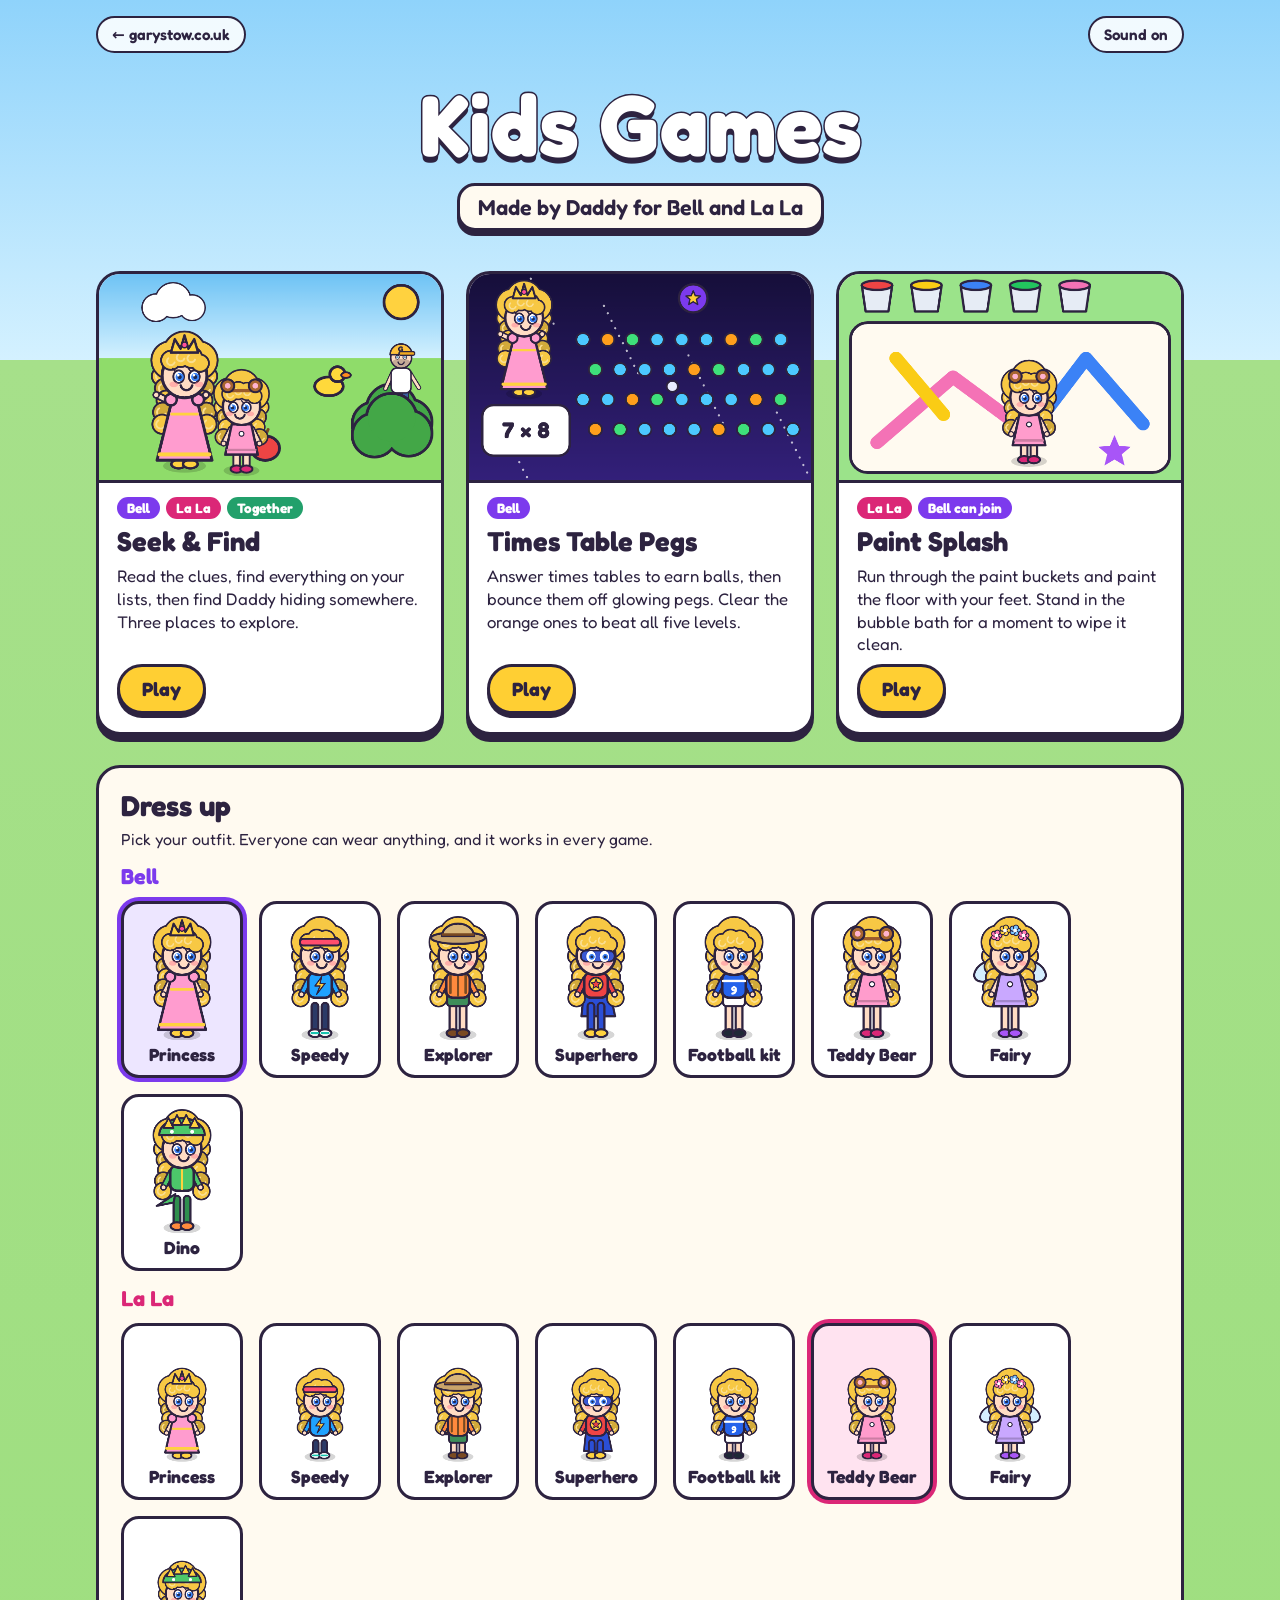
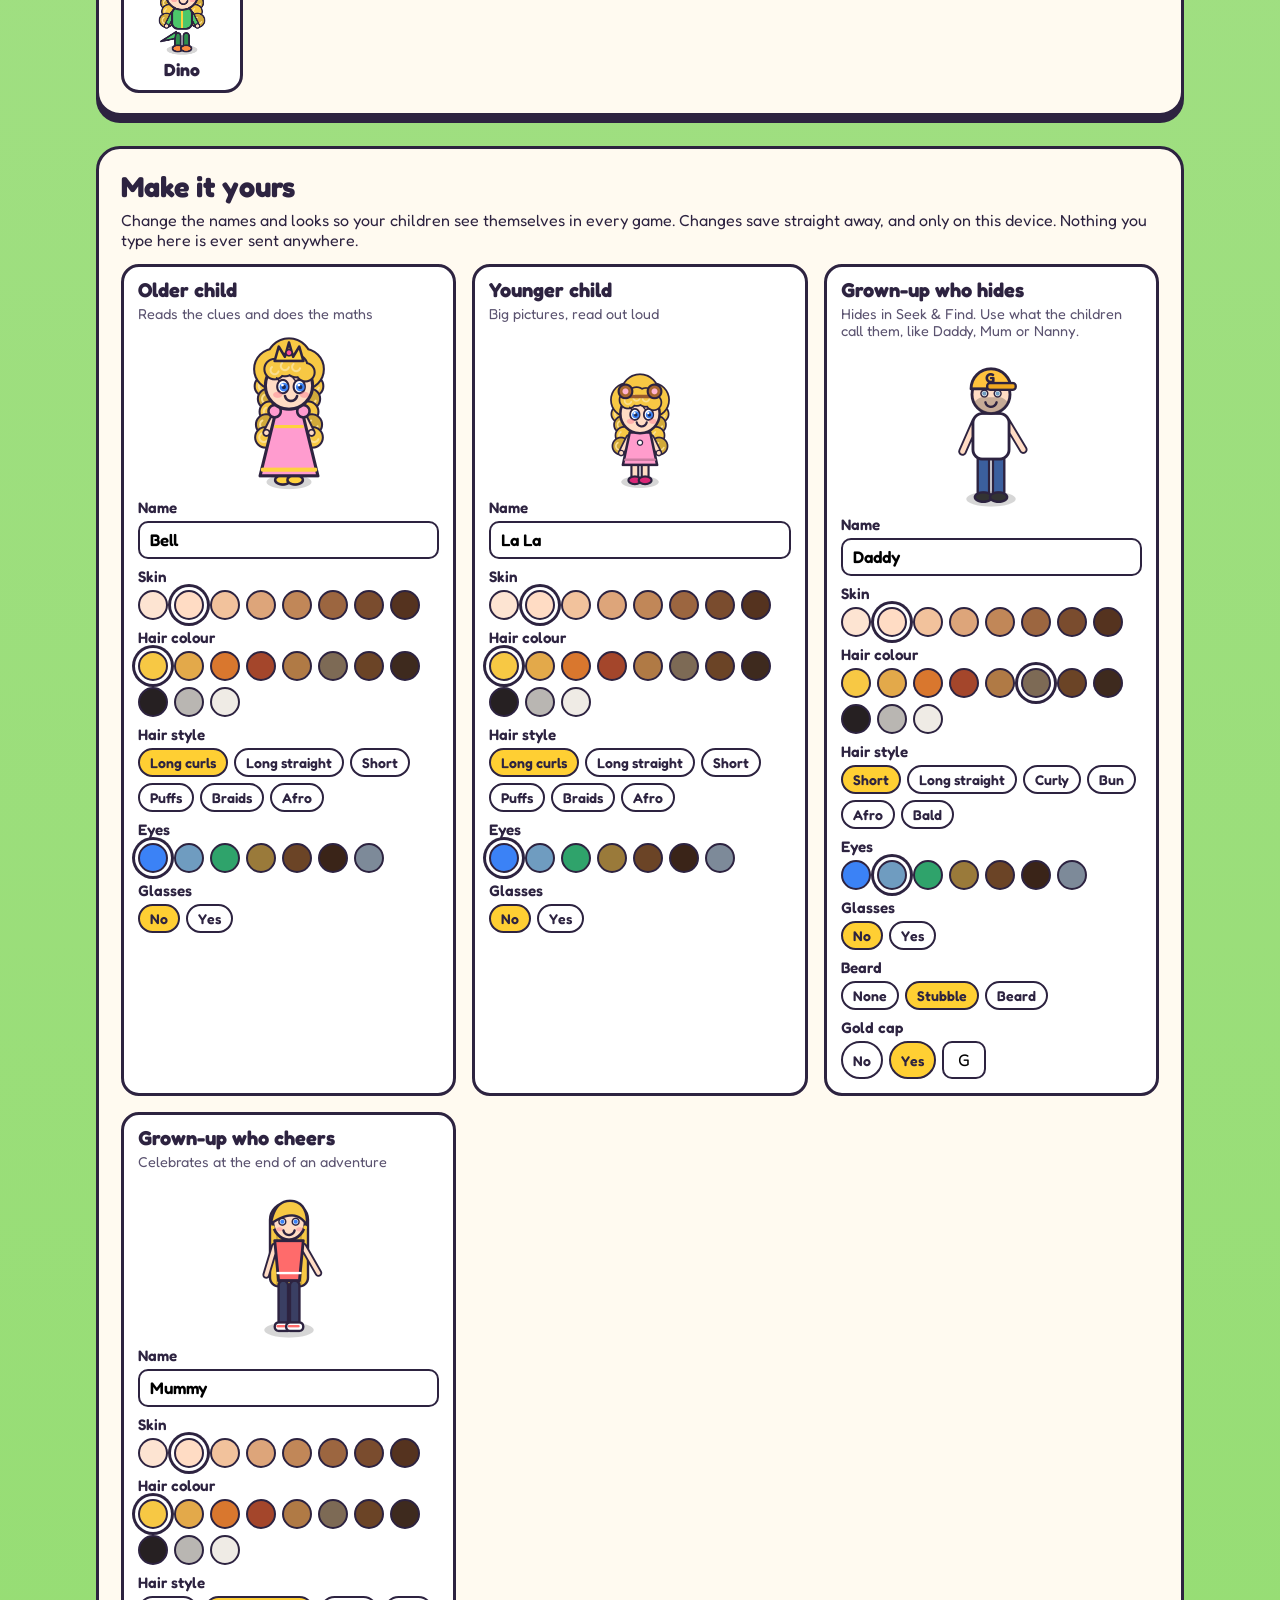
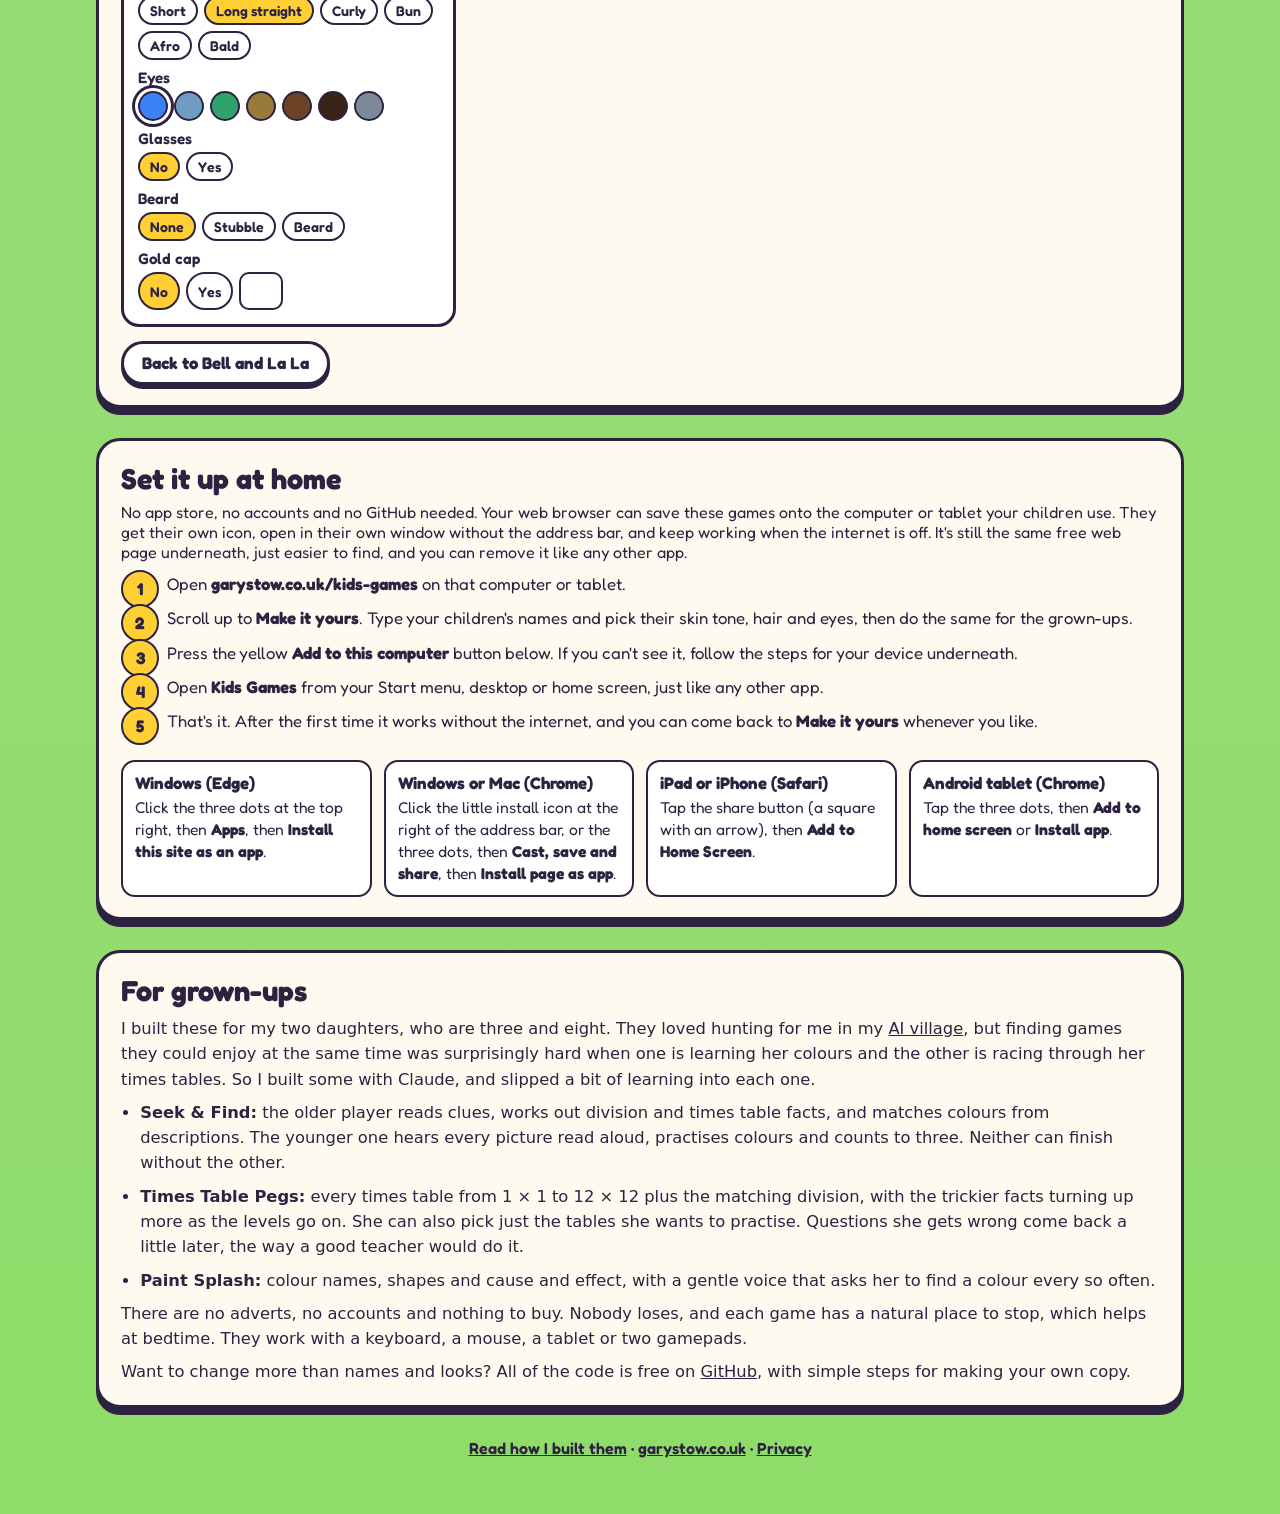
==== index.html @ e42e1e49 "Kids Games: free family games you can make your own" ====
<!DOCTYPE html>
<html lang="en-GB">
<head>
<meta charset="UTF-8">
<link rel="icon" type="image/png" sizes="32x32" href="icon-192.png">
<link rel="icon" type="image/png" sizes="16x16" href="icon-192.png">
<link rel="apple-touch-icon" sizes="180x180" href="icon-192.png">
<meta name="viewport" content="width=device-width, initial-scale=1">
<title>Kids Games: free games I made for my daughters — Gary Stow</title>
<meta name="description" content="Three free browser games I built with AI for my two daughters, aged three and eight. A co-op seek and find, a times tables peg game and a painting game. Quietly educational, no adverts, nobody loses.">
<meta name="robots" content="index, follow">
<meta property="og:type" content="website">
<meta property="og:title" content="Kids Games: free games I made for my daughters">
<meta property="og:description" content="A co-op seek and find, a times tables peg game and a painting game, built with AI for my girls.">
<meta property="og:image" content="https://garystow.co.uk/assets/play-preview.jpg">
<meta property="og:image:width" content="1200">
<meta property="og:image:height" content="630">
<meta name="twitter:card" content="summary_large_image">
<script type="application/ld+json">
{"@context":"https://schema.org","@type":"CollectionPage","name":"Kids Games","url":"https://garystow.co.uk/kids-games/","description":"Free browser games Gary Stow built with AI for his two daughters.","author":{"@type":"Person","name":"Gary Stow","url":"https://garystow.co.uk/"},
"hasPart":[
{"@type":"VideoGame","name":"Seek and Find","url":"https://garystow.co.uk/kids-games/seek/","playMode":["CoOp","SinglePlayer"],"gamePlatform":"Web browser","isAccessibleForFree":true},
{"@type":"VideoGame","name":"Times Table Pegs","url":"https://garystow.co.uk/kids-games/pegs/","playMode":"SinglePlayer","gamePlatform":"Web browser","isAccessibleForFree":true},
{"@type":"VideoGame","name":"Paint Splash","url":"https://garystow.co.uk/kids-games/paint/","playMode":["SinglePlayer","CoOp"],"gamePlatform":"Web browser","isAccessibleForFree":true}]}
</script>
<link rel="manifest" href="manifest.webmanifest">
<meta name="theme-color" content="#7c3aed">
<link rel="preconnect" href="https://fonts.googleapis.com">
<link rel="preconnect" href="https://fonts.gstatic.com" crossorigin>
<link rel="stylesheet" href="https://fonts.googleapis.com/css2?family=Fredoka:wght@400;600;700&display=swap">
<style>
:root{--ink:#2d2340;--bell:#7c3aed;--lala:#db2777;--sun:#ffcf33;--cream:#fffaf0;--sky:#bfe8ff;--grass:#8fdc6a}
*{box-sizing:border-box;margin:0;padding:0}
body{font-family:"Fredoka","Trebuchet MS",system-ui,sans-serif;color:var(--ink);background:linear-gradient(#8fd3fb 0,#d4f1ff 360px,#a6e08a 360px,#8fdc6a 100%);min-height:100vh}
a{color:inherit}
.wrap{max-width:1120px;margin:0 auto;padding:16px}
.top{display:flex;justify-content:space-between;align-items:center;gap:12px;flex-wrap:wrap}
.pill{font-weight:600;font-size:.95rem;padding:7px 14px;border-radius:999px;border:2px solid var(--ink);background:rgba(255,255,255,.88);text-decoration:none;cursor:pointer;font-family:inherit;color:var(--ink)}
header{text-align:center;padding:28px 0 18px}
h1{font-size:clamp(2.8rem,9vw,5.4rem);line-height:1;color:#fff;-webkit-text-stroke:3px var(--ink);paint-order:stroke fill;text-shadow:0 6px 0 var(--ink)}
.tag{display:inline-block;margin-top:16px;font-size:clamp(1.05rem,2.6vw,1.35rem);font-weight:600;background:var(--cream);border:3px solid var(--ink);border-radius:18px;padding:8px 18px;box-shadow:0 5px 0 var(--ink)}
.games{display:grid;grid-template-columns:repeat(auto-fit,minmax(300px,1fr));gap:22px;margin-top:22px}
.card{display:flex;flex-direction:column;background:#fff;border:3px solid var(--ink);border-radius:24px;overflow:hidden;box-shadow:0 7px 0 var(--ink);text-decoration:none;transition:transform .1s}
.card:hover,.card:focus-visible{transform:translateY(-4px);outline:none}
.card canvas{width:100%;height:auto;display:block;border-bottom:3px solid var(--ink);aspect-ratio:36/22}
.card .body{padding:14px 18px 18px;display:flex;flex-direction:column;gap:8px;flex:1}
.card h2{font-size:1.7rem;line-height:1.1}
.card p{font-size:1.05rem;line-height:1.35}
.who{display:flex;gap:6px;flex-wrap:wrap}
.who span{font-size:.85rem;font-weight:700;color:#fff;padding:3px 10px;border-radius:999px}
.who .b{background:var(--bell)}.who .l{background:var(--lala)}
.go{margin-top:auto;align-self:flex-start;font-weight:700;font-size:1.2rem;padding:10px 22px;border-radius:999px;border:3px solid var(--ink);background:var(--sun);box-shadow:0 4px 0 var(--ink)}
.panel{background:var(--cream);border:3px solid var(--ink);border-radius:24px;box-shadow:0 7px 0 var(--ink);padding:20px 22px;margin-top:30px}
.panel h2{font-size:1.8rem;margin-bottom:6px}
.outfits{display:flex;gap:16px;flex-wrap:wrap;margin-top:12px}
.outfit{background:#fff;border:3px solid var(--ink);border-radius:18px;padding:6px 6px 10px;cursor:pointer;font:inherit;font-weight:700;font-size:1.1rem;color:var(--ink);display:flex;flex-direction:column;align-items:center;gap:4px}
.outfit canvas{width:104px;height:130px}
.outfit[aria-pressed="true"]{background:#ede6ff;box-shadow:0 0 0 4px var(--bell)}
#outfits-lala .outfit[aria-pressed="true"]{background:#ffe3f0;box-shadow:0 0 0 4px var(--lala)}
.who-h{font-size:1.35rem;margin-top:14px}
.grown{font-family:"Trebuchet MS",system-ui,sans-serif}
.grown h2{font-family:"Fredoka",sans-serif}
.grown p,.grown li{font-size:1.02rem;line-height:1.55;margin-top:8px}
.grown ul{padding-left:1.2rem}
.fam-grid{display:grid;grid-template-columns:repeat(auto-fit,minmax(250px,1fr));gap:16px;margin-top:14px}
.fam{background:#fff;border:3px solid var(--ink);border-radius:18px;padding:12px 14px 14px;display:flex;flex-direction:column;gap:8px}
.fam h3{font-size:1.25rem;line-height:1.1}
.fam .role{font-size:.9rem;color:#5b5370;margin-top:-4px}
.fam canvas{width:130px;height:160px;align-self:center}
.fam label{font-weight:600;font-size:.95rem;display:flex;flex-direction:column;gap:4px}
.fam input[type=text]{font:inherit;font-size:1.05rem;padding:7px 10px;border:2px solid var(--ink);border-radius:10px;width:100%}
.row{display:flex;flex-direction:column;gap:4px}
.row>span{font-weight:600;font-size:.95rem}
.opts{display:flex;flex-wrap:wrap;gap:6px}
.sw{width:30px;height:30px;border-radius:50%;border:2px solid var(--ink);cursor:pointer;padding:0}
.sw[aria-pressed="true"]{box-shadow:0 0 0 3px #fff,0 0 0 6px var(--ink)}
.chip{font:inherit;font-weight:600;font-size:.88rem;padding:4px 10px;border-radius:999px;border:2px solid var(--ink);background:#fff;color:var(--ink);cursor:pointer}
.chip[aria-pressed="true"]{background:var(--sun)}
.capl{width:44px!important;text-align:center;text-transform:uppercase}
.fam-actions{display:flex;gap:10px;flex-wrap:wrap;align-items:center;margin-top:14px}
.btn{font:inherit;font-weight:700;font-size:1.05rem;padding:9px 18px;border-radius:999px;border:3px solid var(--ink);background:#fff;box-shadow:0 4px 0 var(--ink);cursor:pointer;color:var(--ink)}
.btn.sun{background:var(--sun)}
.note{font-size:.95rem;color:#4b4560}
.steps{counter-reset:s;list-style:none;margin-top:10px;display:flex;flex-direction:column;gap:10px}
.steps li{counter-increment:s;position:relative;padding-left:46px;font-size:1.05rem;line-height:1.45}
.steps li::before{content:counter(s);position:absolute;left:0;top:-2px;width:34px;height:34px;border-radius:50%;background:var(--sun);border:2px solid var(--ink);font-weight:700;display:flex;align-items:center;justify-content:center}
.howto{display:grid;grid-template-columns:repeat(auto-fit,minmax(230px,1fr));gap:12px;margin-top:12px}
.howto div{background:#fff;border:2px solid var(--ink);border-radius:14px;padding:10px 12px;font-size:.98rem;line-height:1.4}
.howto .h{display:block;font-size:1.05rem;font-weight:700;margin-bottom:2px}
#installed{font-weight:700;color:#16803c}
footer{text-align:center;padding:30px 0 40px;font-weight:600}
</style>
</head>
<body>
<div class="wrap">
  <div class="top">
    <a class="pill" href="https://garystow.co.uk/work/#play">← garystow.co.uk</a>
    <button class="pill" id="mute" type="button">Sound on</button>
  </div>
  <header>
    <h1>Kids Games</h1>
    <p class="tag">Made by Daddy for Bell and La La</p>
  </header>

  <section class="games" aria-label="Games">
    <a class="card" href="seek/index.html" data-game="seek">
      <canvas id="t-seek" width="720" height="440" aria-hidden="true"></canvas>
      <div class="body">
        <div class="who"><span class="b" data-name="bell">Bell</span><span class="l" data-name="lala">La La</span><span class="b" style="background:#22a06b">Together</span></div>
        <h2>Seek &amp; Find</h2>
        <p>Read the clues, find everything on your lists, then find Daddy hiding somewhere. Three places to explore.</p>
        <span class="go">Play</span>
      </div>
    </a>
    <a class="card" href="pegs/index.html" data-game="pegs">
      <canvas id="t-pegs" width="720" height="440" aria-hidden="true"></canvas>
      <div class="body">
        <div class="who"><span class="b" data-name="bell">Bell</span></div>
        <h2>Times Table Pegs</h2>
        <p>Answer times tables to earn balls, then bounce them off glowing pegs. Clear the orange ones to beat all five levels.</p>
        <span class="go">Play</span>
      </div>
    </a>
    <a class="card" href="paint/index.html" data-game="paint">
      <canvas id="t-paint" width="720" height="440" aria-hidden="true"></canvas>
      <div class="body">
        <div class="who"><span class="l" data-name="lala">La La</span><span class="b" data-name="bell" data-suffix=" can join">Bell can join</span></div>
        <h2>Paint Splash</h2>
        <p>Run through the paint buckets and paint the floor with your feet. Stand in the bubble bath for a moment to wipe it clean.</p>
        <span class="go">Play</span>
      </div>
    </a>
  </section>

  <section class="panel">
    <h2>Dress up</h2>
    <p>Pick your outfit. Everyone can wear anything, and it works in every game.</p>
    <h3 class="who-h" style="color:var(--bell)" data-name="bell">Bell</h3>
    <div class="outfits" id="outfits-bell"></div>
    <h3 class="who-h" style="color:var(--lala)" data-name="lala">La La</h3>
    <div class="outfits" id="outfits-lala"></div>
  </section>

  <section class="panel" id="family" data-clarity-mask="true">
    <h2>Make it yours</h2>
    <p>Change the names and looks so your children see themselves in every game. Changes save straight away, and only on this device. Nothing you type here is ever sent anywhere.</p>
    <div class="fam-grid" id="fam-grid"></div>
    <div class="fam-actions"><button class="btn" id="fam-reset" type="button">Back to Bell and La La</button><span class="note" id="fam-msg"></span></div>
  </section>

  <section class="panel" id="setup">
    <h2>Set it up at home</h2>
    <p>No app store, no accounts and no GitHub needed. Your web browser can save these games onto the computer or tablet your children use. They get their own icon, open in their own window without the address bar, and keep working when the internet is off. It's still the same free web page underneath, just easier to find, and you can remove it like any other app.</p>
    <ol class="steps">
      <li>Open <b>garystow.co.uk/kids-games</b> on that computer or tablet.</li>
      <li>Scroll up to <b>Make it yours</b>. Type your children's names and pick their skin tone, hair and eyes, then do the same for the grown-ups.</li>
      <li>Press the yellow <b>Add to this computer</b> button below. If you can't see it, follow the steps for your device underneath.</li>
      <li>Open <b>Kids Games</b> from your Start menu, desktop or home screen, just like any other app.</li>
      <li>That's it. After the first time it works without the internet, and you can come back to <b>Make it yours</b> whenever you like.</li>
    </ol>
    <div class="fam-actions"><button class="btn sun" id="install" type="button" hidden>Add to this computer</button><span id="installed" hidden>Added to this device. Open Kids Games from your apps.</span></div>
    <div class="howto">
      <div><span class="h">Windows (Edge)</span>Click the three dots at the top right, then <b>Apps</b>, then <b>Install this site as an app</b>.</div>
      <div><span class="h">Windows or Mac (Chrome)</span>Click the little install icon at the right of the address bar, or the three dots, then <b>Cast, save and share</b>, then <b>Install page as app</b>.</div>
      <div><span class="h">iPad or iPhone (Safari)</span>Tap the share button (a square with an arrow), then <b>Add to Home Screen</b>.</div>
      <div><span class="h">Android tablet (Chrome)</span>Tap the three dots, then <b>Add to home screen</b> or <b>Install app</b>.</div>
    </div>
  </section>

  <section class="panel grown">
    <h2>For grown-ups</h2>
    <p>I built these for my two daughters, who are three and eight. They loved hunting for me in my <a href="https://garystow.co.uk/village/">AI village</a>, but finding games they could enjoy at the same time was surprisingly hard when one is learning her colours and the other is racing through her times tables. So I built some with Claude, and slipped a bit of learning into each one.</p>
    <ul>
      <li><b>Seek &amp; Find:</b> the older player reads clues, works out division and times table facts, and matches colours from descriptions. The younger one hears every picture read aloud, practises colours and counts to three. Neither can finish without the other.</li>
      <li><b>Times Table Pegs:</b> every times table from 1 × 1 to 12 × 12 plus the matching division, with the trickier facts turning up more as the levels go on. She can also pick just the tables she wants to practise. Questions she gets wrong come back a little later, the way a good teacher would do it.</li>
      <li><b>Paint Splash:</b> colour names, shapes and cause and effect, with a gentle voice that asks her to find a colour every so often.</li>
    </ul>
    <p>There are no adverts, no accounts and nothing to buy. Nobody loses, and each game has a natural place to stop, which helps at bedtime. They work with a keyboard, a mouse, a tablet or two gamepads.</p>
    <p>Want to change more than names and looks? All of the code is free on <a href="https://github.com/GarySto/kids-games" target="_blank" rel="noopener">GitHub</a>, with simple steps for making your own copy.</p>
  </section>
  <footer><a href="https://garystow.co.uk/work/#play">Read how I built them</a> · <a href="https://garystow.co.uk/">garystow.co.uk</a> · <a href="https://garystow.co.uk/privacy/">Privacy</a></footer>
</div>

<script src="shared.js"></script>
<script>KG.applyNames();</script>
<script>
"use strict";
const mb = document.getElementById("mute");
const label = () => mb.textContent = KG.muted ? "Sound off" : "Sound on"; label();
mb.onclick = () => { KG.setMuted(!KG.muted); label(); };
document.querySelectorAll(".card").forEach(a => a.addEventListener("click", () => KG.track("kids_game_open", { game_name: a.dataset.game })));

function thumb(id, fn) { const c = document.getElementById(id), x = c.getContext("2d"); KG.useCtx(x); x.save(); x.scale(2, 2); fn(x); x.restore(); }
function drawThumbs() {
  const { circ, ell, rr, poly, line, txt, cluster, star4, star5 } = KG;
  thumb("t-seek", x => {
    const g = x.createLinearGradient(0, 0, 0, 90); g.addColorStop(0, "#6ec3f5"); g.addColorStop(1, "#d4f1ff"); x.fillStyle = g; x.fillRect(0, 0, 360, 92);
    x.fillStyle = "#8fdc6a"; x.fillRect(0, 90, 360, 130); circ(318, 30, 18, "#ffd23f");
    cluster([[60, 36, 14], [78, 28, 18], [98, 36, 13]], "#fff", 1.5);
    cluster([[290, 160, 22], [326, 158, 23], [308, 144, 25]], "#43a747");
    KG.drawAdult(318, 150, .55, "dad");
    cluster([[290, 172, 22], [326, 170, 23], [308, 154, 25]], "#43a747");
    ell(175, 186, 15, 13, "#ef4444"); line(175, 173, 178, 166, "#7a4a22", 3);
    ell(242, 120, 15, 10, "#ffd93b"); circ(251, 107, 8, "#ffd93b"); ell(260, 108, 5, 3, "#ff8a1f", 2);
    KG.drawKid(KG.mkPlayer("bell"), 90, 205, .95, { wave: true, tag: false });
    const l = KG.mkPlayer("lala"); l.face = -1; KG.drawKid(l, 150, 210, .95, { tag: false });
  });
  thumb("t-pegs", x => {
    const g = x.createLinearGradient(0, 0, 0, 220); g.addColorStop(0, "#160f3a"); g.addColorStop(1, "#33207a"); x.fillStyle = g; x.fillRect(0, 0, 360, 220);
    for (let i = 0; i < 40; i++) { x.fillStyle = "rgba(255,255,255,.7)"; x.beginPath(); x.arc((i * 89) % 360, (i * 53) % 220, 1.2, 0, 7); x.fill(); }
    const cols = ["#4cc9ff", "#4cc9ff", "#ff9f1c", "#4cc9ff", "#3ee07a"];
    for (let r = 0; r < 4; r++) for (let c = 0; c < 9; c++) circ(120 + c * 26 + (r % 2) * 13, 70 + r * 32, 7, cols[(r * 9 + c * 7) % 5], 2);
    circ(236, 26, 15, "#7c3aed", 2.5); star5(236, 26, 8, "#ffcf33", 1.5); circ(214, 120, 6, "#e8ecff", 2);
    rr(14, 140, 92, 54, 12, "#fff", 2.5); txt("7 × 8", 60, 175, 24, KG.INK, "center");
    KG.drawKid(KG.mkPlayer("bell"), 58, 128, .8, { wave: true, tag: false });
  });
  thumb("t-paint", x => {
    x.fillStyle = "#9be38a"; x.fillRect(0, 0, 360, 220); rr(12, 52, 336, 160, 18, "#fffaf0", 3);
    [["#ef4444", 40], ["#facc15", 92], ["#3b82f6", 144], ["#22c55e", 196], ["#f472b6", 248]].forEach(([c, bx]) => { poly([[bx - 16, 12], [bx + 16, 12], [bx + 12, 40], [bx - 12, 40]], "#e6ecf5", 2.5); ell(bx, 12, 16, 5, c, 2.5); });
    x.lineCap = "round"; x.lineWidth = 14;
    [["#f472b6", [[40, 180], [120, 110], [200, 170]]], ["#3b82f6", [[200, 170], [260, 90], [320, 160]]], ["#facc15", [[60, 90], [110, 150]]]].forEach(([c, pts]) => { x.strokeStyle = c; x.beginPath(); pts.forEach((p, i) => i ? x.lineTo(p[0], p[1]) : x.moveTo(p[0], p[1])); x.stroke(); });
    star5(290, 190, 18, "#a855f7", 0);
    KG.drawKid(KG.mkPlayer("lala"), 200, 200, .95, { tag: false });
  });
}
function drawOutfits() {
  ["bell", "lala"].forEach(who => {
    const box = document.getElementById("outfits-" + who); box.innerHTML = "";
    KG.WARDROBE[who].forEach(o => {
      const b = document.createElement("button"); b.className = "outfit"; b.type = "button"; b.setAttribute("aria-pressed", KG.getOutfit(who) === o);
      const c = document.createElement("canvas"); c.width = 240; c.height = 300; b.appendChild(c); b.appendChild(document.createTextNode(KG.OUTFITS[o].label));
      const x = c.getContext("2d"); KG.useCtx(x); x.save(); x.scale(2, 2); const p = KG.mkPlayer(who); p.outfit = o; KG.drawKid(p, 60, 144, .9, { tag: false }); x.restore();
      b.onclick = () => { KG.setOutfit(o, who); KG.unlockAudio(); KG.sfx.pick(); KG.speak(`${KG.OUTFITS[o].label} ${KG.PLAYERS[who].name}!`); drawOutfits(); drawThumbs(); KG.track("outfit_pick", { player: who, outfit: o }); };
      box.appendChild(b);
    });
  });
}

// ---------- Make it yours ----------
const FAM_CARDS = [
  { key: "bell", title: "Older child", role: "Reads the clues and does the maths", kid: true },
  { key: "lala", title: "Younger child", role: "Big pictures, read out loud", kid: true },
  { key: "adult1", title: "Grown-up who hides", role: "Hides in Seek & Find. Use what the children call them, like Daddy, Mum or Nanny.", kid: false },
  { key: "adult2", title: "Grown-up who cheers", role: "Celebrates at the end of an adventure", kid: false }
];
let fam = KG.family(), famTouched = false;
function famChanged() {
  KG.saveFamily(fam); KG.applyNames(); drawFamPreviews(); drawThumbs(); drawOutfits();
  document.getElementById("fam-msg").textContent = "Saved on this device.";
  if (!famTouched) { famTouched = true; KG.track("family_customised"); }
}
function optRow(label, items, current, onPick, kind) {
  const row = document.createElement("div"); row.className = "row";
  const l = document.createElement("span"); l.textContent = label; row.appendChild(l);
  const box = document.createElement("div"); box.className = "opts"; row.appendChild(box);
  items.forEach(([val, text, col]) => {
    const b = document.createElement("button"); b.type = "button"; b.className = kind === "sw" ? "sw" : "chip";
    if (kind === "sw") { b.style.background = col; b.title = text; b.setAttribute("aria-label", label + ": " + text); } else b.textContent = text;
    b.setAttribute("aria-pressed", String(val === current));
    b.onclick = () => { box.querySelectorAll("button").forEach(x => x.setAttribute("aria-pressed", "false")); b.setAttribute("aria-pressed", "true"); onPick(val); famChanged(); };
    box.appendChild(b);
  });
  return row;
}
function buildFamily() {
  const grid = document.getElementById("fam-grid"); grid.innerHTML = "";
  FAM_CARDS.forEach(c => {
    const v = fam[c.key], card = document.createElement("div"); card.className = "fam";
    card.innerHTML = `<h3>${c.title}</h3><p class="role">${c.role}</p>`;
    const cv = document.createElement("canvas"); cv.width = 260; cv.height = 320; cv.id = "prev-" + c.key; card.appendChild(cv);
    const nl = document.createElement("label"); nl.textContent = "Name"; const ni = document.createElement("input"); ni.type = "text"; ni.maxLength = 14; ni.value = v.name; ni.autocomplete = "off"; ni.spellcheck = false;
    ni.oninput = () => { v.name = ni.value.replace(/[<>]/g, "").slice(0, 14) || KG.DEFAULT_FAMILY[c.key].name; famChanged(); };
    nl.appendChild(ni); card.appendChild(nl);
    card.appendChild(optRow("Skin", KG.SKINS.map((col, i) => [col, "Skin tone " + (i + 1), col]), v.skin, x => v.skin = x, "sw"));
    card.appendChild(optRow("Hair colour", Object.keys(KG.HAIRS).map(k => [k, KG.HAIR_LABELS[k], KG.HAIRS[k]]), v.hair, x => v.hair = x, "sw"));
    const styles = c.kid ? KG.KID_STYLES : KG.ADULT_STYLES;
    card.appendChild(optRow("Hair style", Object.keys(styles).map(k => [k, styles[k]]), v.style, x => v.style = x));
    card.appendChild(optRow("Eyes", Object.keys(KG.EYES).map(k => [k, KG.EYE_LABELS[k], KG.EYES[k]]), v.eyes, x => v.eyes = x, "sw"));
    card.appendChild(optRow("Glasses", [[false, "No"], [true, "Yes"]], !!v.glasses, x => v.glasses = x));
    if (!c.kid) {
      card.appendChild(optRow("Beard", Object.keys(KG.BEARDS).map(k => [k, KG.BEARDS[k]]), v.beard, x => v.beard = x));
      const capRow = optRow("Gold cap", [[false, "No"], [true, "Yes"]], !!v.cap, x => v.cap = x);
      const li = document.createElement("input"); li.type = "text"; li.maxLength = 1; li.className = "capl"; li.value = v.capLetter || ""; li.title = "Letter on the cap"; li.setAttribute("aria-label", "Letter on the cap");
      li.oninput = () => { v.capLetter = li.value.replace(/[^A-Za-z0-9]/g, "").toUpperCase().slice(0, 1); famChanged(); };
      capRow.querySelector(".opts").appendChild(li); card.appendChild(capRow);
    }
    grid.appendChild(card);
  });
  drawFamPreviews();
}
function drawFamPreviews() {
  FAM_CARDS.forEach(c => {
    const cv = document.getElementById("prev-" + c.key); if (!cv) return;
    const x = cv.getContext("2d"); x.clearRect(0, 0, cv.width, cv.height); KG.useCtx(x); x.save(); x.scale(2, 2);
    if (c.kid) { const p = KG.mkPlayer(c.key); KG.drawKid(p, 65, 152, .95, { tag: false }); }
    else KG.drawAdult(65, 152, .95, c.key);
    x.restore();
  });
}
const resetBtn = document.getElementById("fam-reset"); let resetArmed = false;
resetBtn.onclick = () => {
  if (!resetArmed) { resetArmed = true; resetBtn.textContent = "Tap again to reset"; setTimeout(() => { resetArmed = false; resetBtn.textContent = "Back to Bell and La La"; }, 3000); return; }
  KG.resetFamily(); fam = KG.family(); resetArmed = false; resetBtn.textContent = "Back to Bell and La La"; buildFamily(); KG.applyNames(); drawThumbs(); drawOutfits();
  document.getElementById("fam-msg").textContent = "Back to Bell and La La.";
};

// ---------- install ----------
let deferredPrompt = null;
const instBtn = document.getElementById("install"), instDone = document.getElementById("installed");
const standalone = matchMedia("(display-mode: standalone)").matches || navigator.standalone;
if (standalone) instDone.hidden = false;
addEventListener("beforeinstallprompt", e => { e.preventDefault(); deferredPrompt = e; if (!standalone) instBtn.hidden = false; });
instBtn.onclick = async () => { if (!deferredPrompt) return; deferredPrompt.prompt(); const r = await deferredPrompt.userChoice; KG.track("kids_games_install", { outcome: r.outcome }); deferredPrompt = null; instBtn.hidden = true; if (r.outcome === "accepted") instDone.hidden = false; };
addEventListener("appinstalled", () => { instBtn.hidden = true; instDone.hidden = false; });
(document.fonts && document.fonts.load ? document.fonts.load("700 20px Fredoka") : Promise.resolve()).catch(() => {}).then(() => { drawThumbs(); drawOutfits(); buildFamily(); });
</script>
</body>
</html>
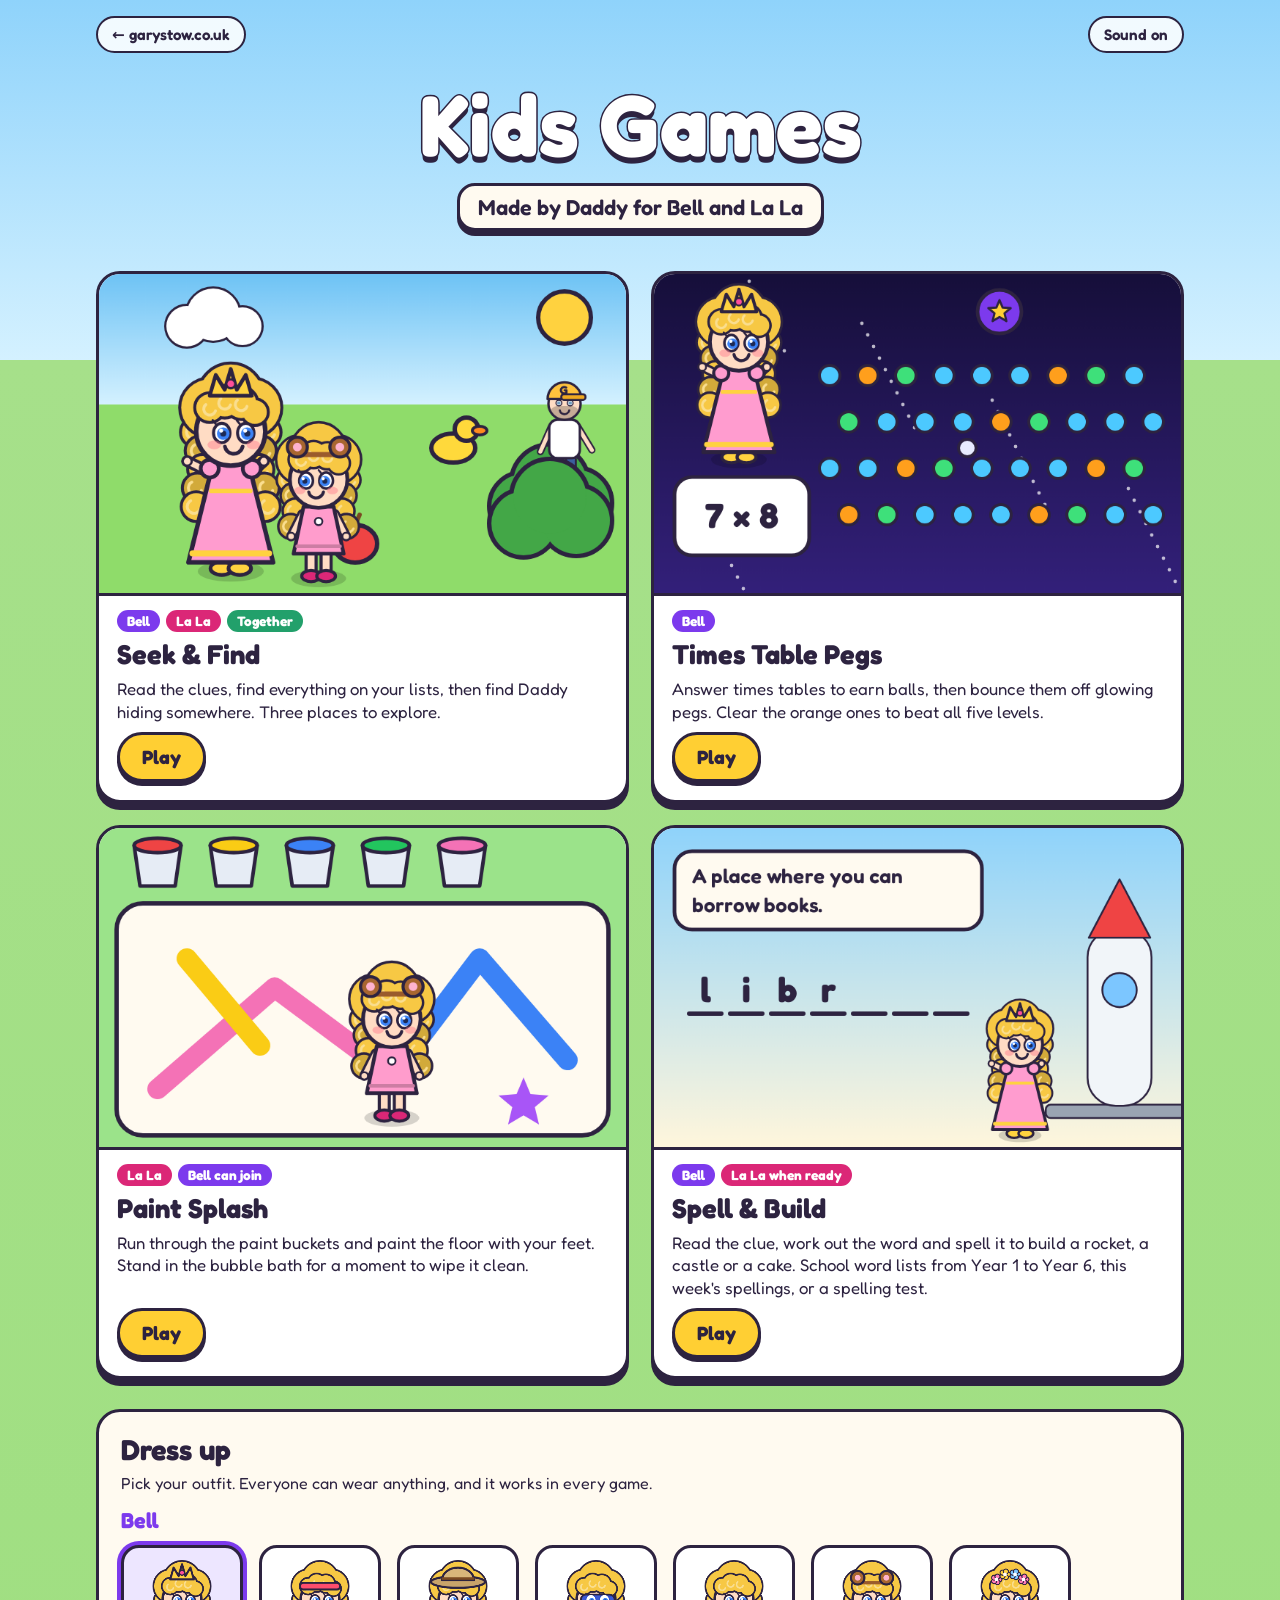
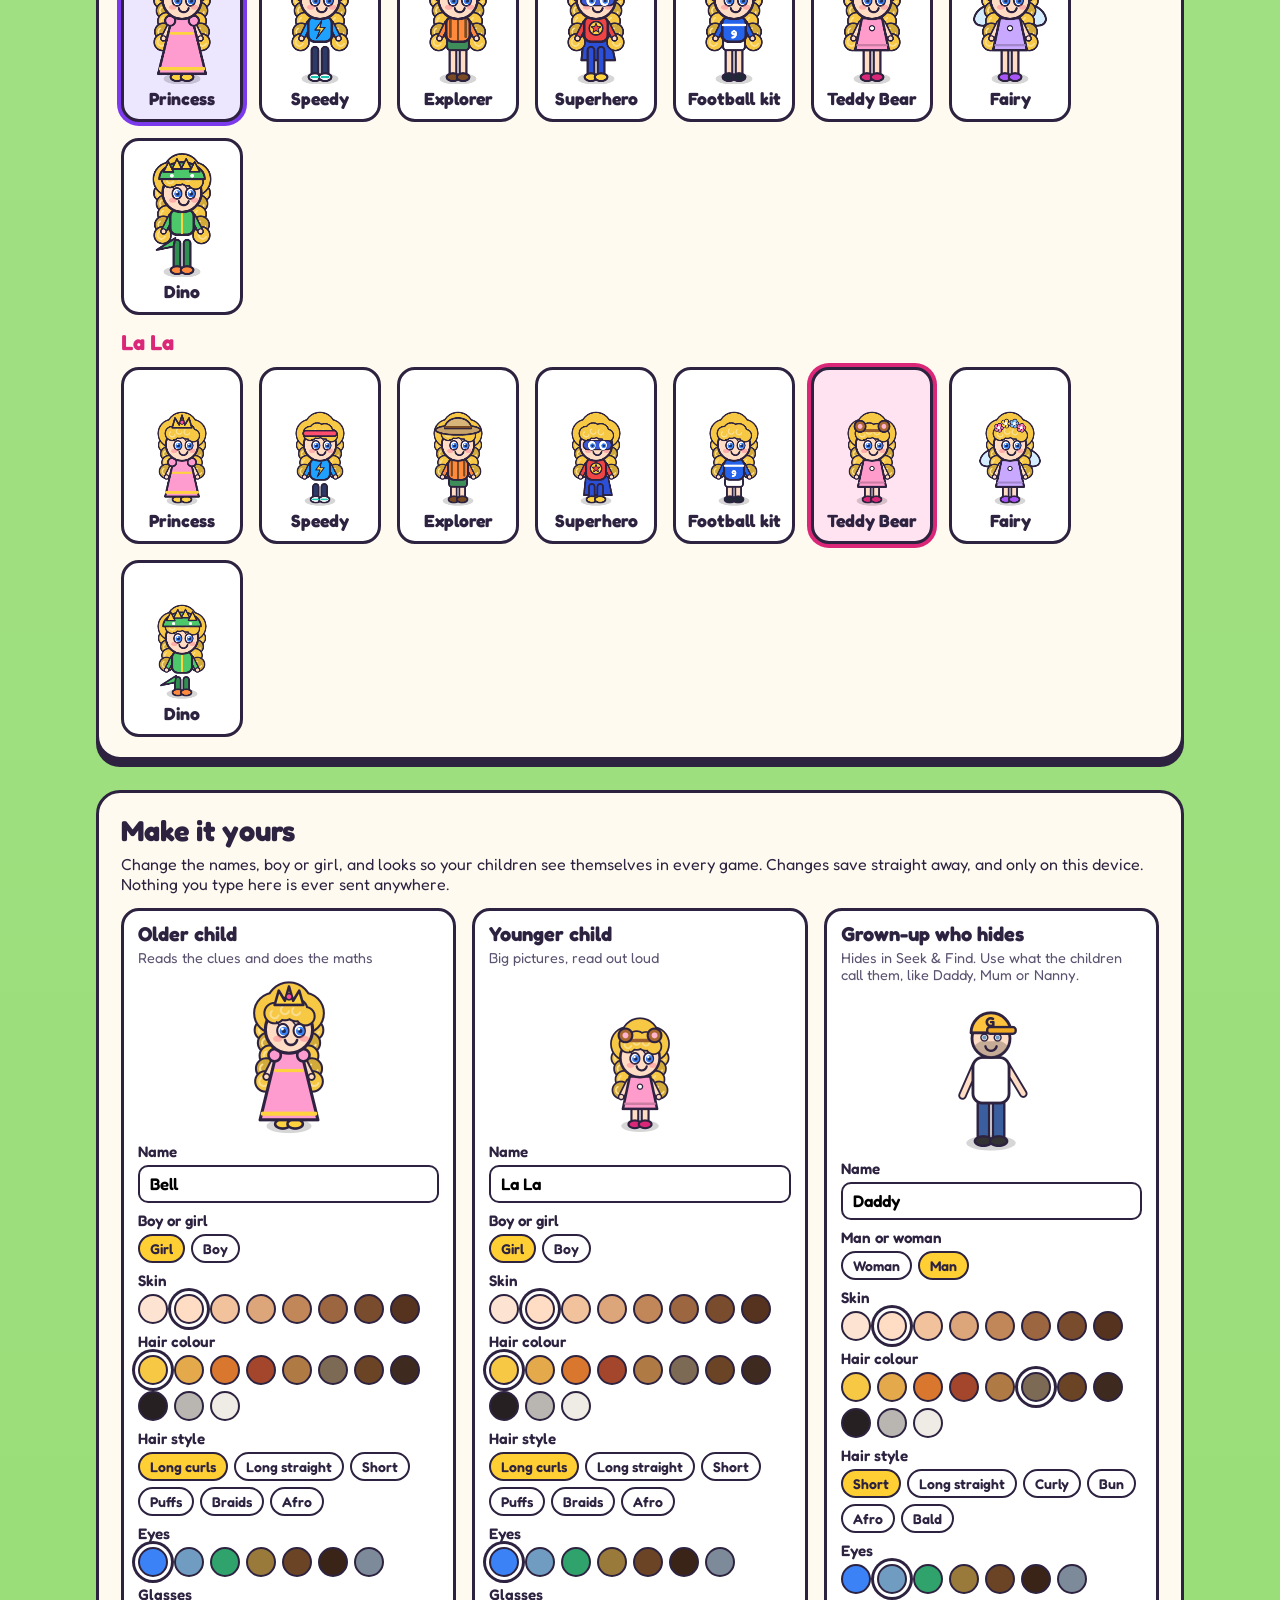
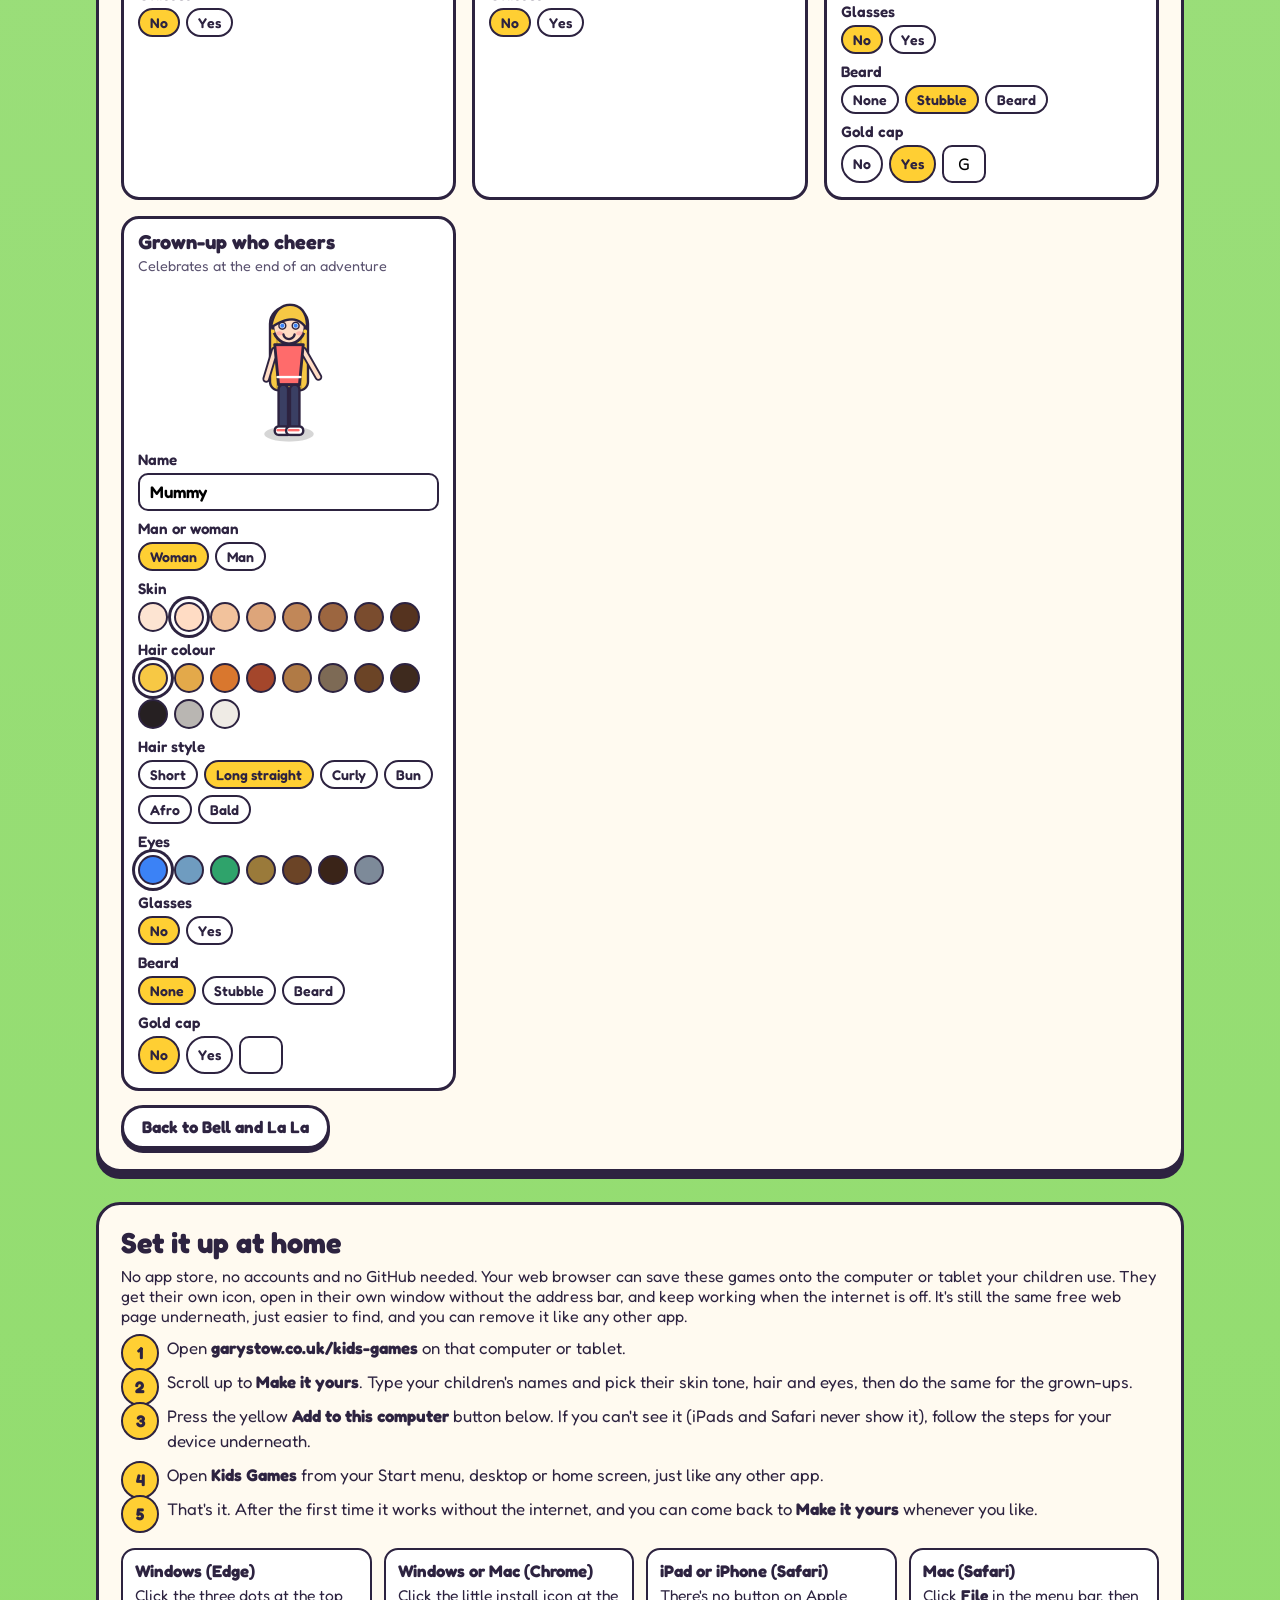
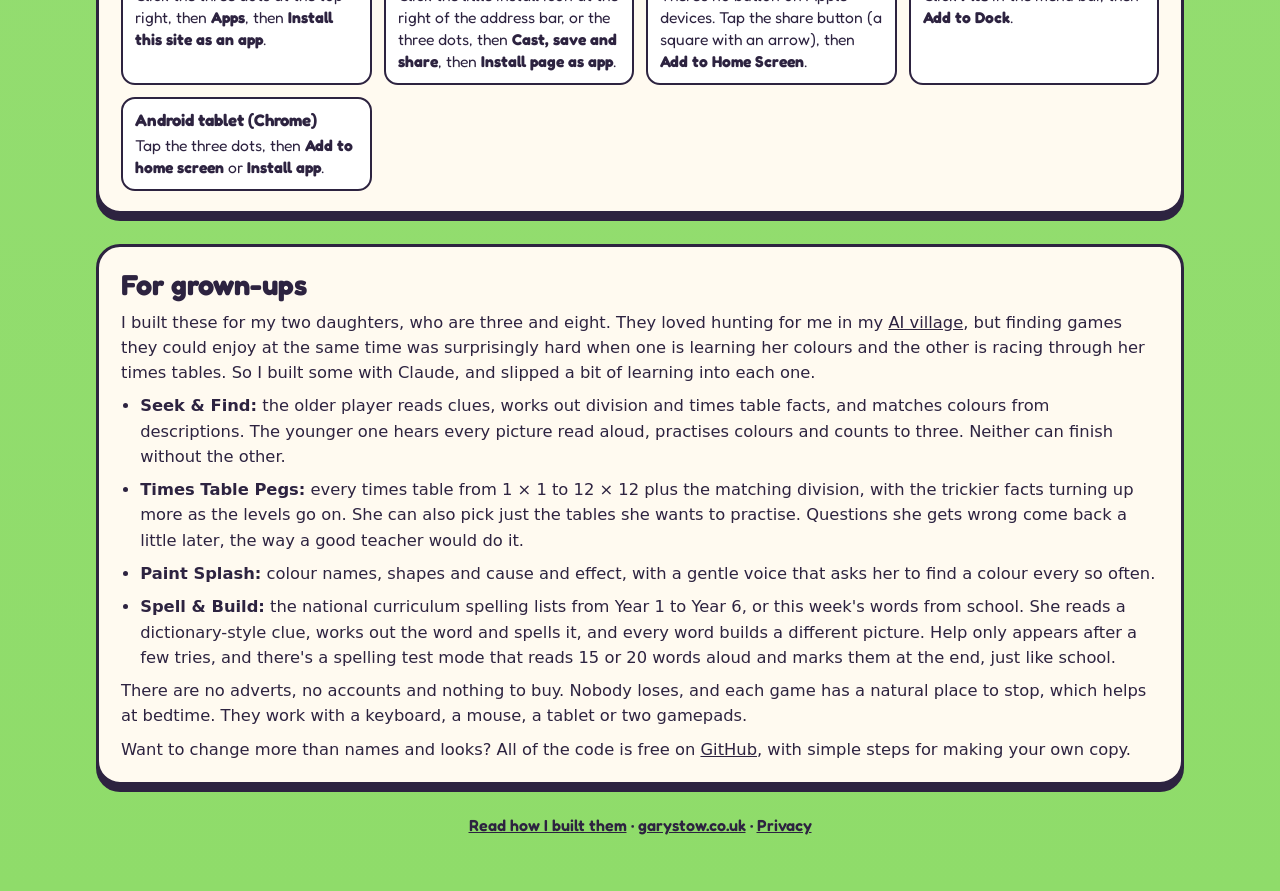
==== commit 25d8ac77: "Add Spell & Build, easier clues, boy or girl, iPad fixes" ====
--- a/index.html
+++ b/index.html
@@ -7,7 +7,7 @@
 <link rel="apple-touch-icon" sizes="180x180" href="icon-192.png">
 <meta name="viewport" content="width=device-width, initial-scale=1">
 <title>Kids Games: free games I made for my daughters — Gary Stow</title>
-<meta name="description" content="Three free browser games I built with AI for my two daughters, aged three and eight. A co-op seek and find, a times tables peg game and a painting game. Quietly educational, no adverts, nobody loses.">
+<meta name="description" content="Free browser games I built with AI for my two daughters, aged three and eight. A co-op seek and find, a times tables peg game, a painting game and a spelling game. Quietly educational, no adverts, nobody loses.">
 <meta name="robots" content="index, follow">
 <meta property="og:type" content="website">
 <meta property="og:title" content="Kids Games: free games I made for my daughters">
@@ -21,7 +21,8 @@
 "hasPart":[
 {"@type":"VideoGame","name":"Seek and Find","url":"https://garystow.co.uk/kids-games/seek/","playMode":["CoOp","SinglePlayer"],"gamePlatform":"Web browser","isAccessibleForFree":true},
 {"@type":"VideoGame","name":"Times Table Pegs","url":"https://garystow.co.uk/kids-games/pegs/","playMode":"SinglePlayer","gamePlatform":"Web browser","isAccessibleForFree":true},
-{"@type":"VideoGame","name":"Paint Splash","url":"https://garystow.co.uk/kids-games/paint/","playMode":["SinglePlayer","CoOp"],"gamePlatform":"Web browser","isAccessibleForFree":true}]}
+{"@type":"VideoGame","name":"Paint Splash","url":"https://garystow.co.uk/kids-games/paint/","playMode":["SinglePlayer","CoOp"],"gamePlatform":"Web browser","isAccessibleForFree":true},
+{"@type":"VideoGame","name":"Spell & Build","url":"https://garystow.co.uk/kids-games/spell/","playMode":"SinglePlayer","gamePlatform":"Web browser","isAccessibleForFree":true}]}
 </script>
 <link rel="manifest" href="manifest.webmanifest">
 <meta name="theme-color" content="#7c3aed">
@@ -39,7 +40,7 @@
 header{text-align:center;padding:28px 0 18px}
 h1{font-size:clamp(2.8rem,9vw,5.4rem);line-height:1;color:#fff;-webkit-text-stroke:3px var(--ink);paint-order:stroke fill;text-shadow:0 6px 0 var(--ink)}
 .tag{display:inline-block;margin-top:16px;font-size:clamp(1.05rem,2.6vw,1.35rem);font-weight:600;background:var(--cream);border:3px solid var(--ink);border-radius:18px;padding:8px 18px;box-shadow:0 5px 0 var(--ink)}
-.games{display:grid;grid-template-columns:repeat(auto-fit,minmax(300px,1fr));gap:22px;margin-top:22px}
+.games{display:grid;grid-template-columns:repeat(auto-fit,minmax(min(420px,100%),1fr));gap:22px;margin-top:22px}
 .card{display:flex;flex-direction:column;background:#fff;border:3px solid var(--ink);border-radius:24px;overflow:hidden;box-shadow:0 7px 0 var(--ink);text-decoration:none;transition:transform .1s}
 .card:hover,.card:focus-visible{transform:translateY(-4px);outline:none}
 .card canvas{width:100%;height:auto;display:block;border-bottom:3px solid var(--ink);aspect-ratio:36/22}
@@ -130,6 +131,15 @@
         <span class="go">Play</span>
       </div>
     </a>
+    <a class="card" href="/kids-games/spell/" data-game="spell">
+      <canvas id="t-spell" width="720" height="440" aria-hidden="true"></canvas>
+      <div class="body">
+        <div class="who"><span class="b" data-name="bell">Bell</span><span class="l" data-name="lala" data-suffix=" when ready">La La when ready</span></div>
+        <h2>Spell &amp; Build</h2>
+        <p>Read the clue, work out the word and spell it to build a rocket, a castle or a cake. School word lists from Year 1 to Year 6, this week's spellings, or a spelling test.</p>
+        <span class="go">Play</span>
+      </div>
+    </a>
   </section>
 
   <section class="panel">
@@ -143,7 +153,7 @@
 
   <section class="panel" id="family" data-clarity-mask="true">
     <h2>Make it yours</h2>
-    <p>Change the names and looks so your children see themselves in every game. Changes save straight away, and only on this device. Nothing you type here is ever sent anywhere.</p>
+    <p>Change the names, boy or girl, and looks so your children see themselves in every game. Changes save straight away, and only on this device. Nothing you type here is ever sent anywhere.</p>
     <div class="fam-grid" id="fam-grid"></div>
     <div class="fam-actions"><button class="btn" id="fam-reset" type="button">Back to Bell and La La</button><span class="note" id="fam-msg"></span></div>
   </section>
@@ -154,7 +164,7 @@
     <ol class="steps">
       <li>Open <b>garystow.co.uk/kids-games</b> on that computer or tablet.</li>
       <li>Scroll up to <b>Make it yours</b>. Type your children's names and pick their skin tone, hair and eyes, then do the same for the grown-ups.</li>
-      <li>Press the yellow <b>Add to this computer</b> button below. If you can't see it, follow the steps for your device underneath.</li>
+      <li>Press the yellow <b>Add to this computer</b> button below. If you can't see it (iPads and Safari never show it), follow the steps for your device underneath.</li>
       <li>Open <b>Kids Games</b> from your Start menu, desktop or home screen, just like any other app.</li>
       <li>That's it. After the first time it works without the internet, and you can come back to <b>Make it yours</b> whenever you like.</li>
     </ol>
@@ -162,7 +172,8 @@
     <div class="howto">
       <div><span class="h">Windows (Edge)</span>Click the three dots at the top right, then <b>Apps</b>, then <b>Install this site as an app</b>.</div>
       <div><span class="h">Windows or Mac (Chrome)</span>Click the little install icon at the right of the address bar, or the three dots, then <b>Cast, save and share</b>, then <b>Install page as app</b>.</div>
-      <div><span class="h">iPad or iPhone (Safari)</span>Tap the share button (a square with an arrow), then <b>Add to Home Screen</b>.</div>
+      <div><span class="h">iPad or iPhone (Safari)</span>There's no button on Apple devices. Tap the share button (a square with an arrow), then <b>Add to Home Screen</b>.</div>
+      <div><span class="h">Mac (Safari)</span>Click <b>File</b> in the menu bar, then <b>Add to Dock</b>.</div>
       <div><span class="h">Android tablet (Chrome)</span>Tap the three dots, then <b>Add to home screen</b> or <b>Install app</b>.</div>
     </div>
   </section>
@@ -174,6 +185,7 @@
       <li><b>Seek &amp; Find:</b> the older player reads clues, works out division and times table facts, and matches colours from descriptions. The younger one hears every picture read aloud, practises colours and counts to three. Neither can finish without the other.</li>
       <li><b>Times Table Pegs:</b> every times table from 1 × 1 to 12 × 12 plus the matching division, with the trickier facts turning up more as the levels go on. She can also pick just the tables she wants to practise. Questions she gets wrong come back a little later, the way a good teacher would do it.</li>
       <li><b>Paint Splash:</b> colour names, shapes and cause and effect, with a gentle voice that asks her to find a colour every so often.</li>
+      <li><b>Spell &amp; Build:</b> the national curriculum spelling lists from Year 1 to Year 6, or this week's words from school. She reads a dictionary-style clue, works out the word and spells it, and every word builds a different picture. Help only appears after a few tries, and there's a spelling test mode that reads 15 or 20 words aloud and marks them at the end, just like school.</li>
     </ul>
     <p>There are no adverts, no accounts and nothing to buy. Nobody loses, and each game has a natural place to stop, which helps at bedtime. They work with a keyboard, a mouse, a tablet or two gamepads.</p>
     <p>Want to change more than names and looks? All of the code is free on <a href="https://github.com/GarySto/kids-games" target="_blank" rel="noopener">GitHub</a>, with simple steps for making your own copy.</p>
@@ -181,7 +193,7 @@
   <footer><a href="https://garystow.co.uk/work/#play">Read how I built them</a> · <a href="https://garystow.co.uk/">garystow.co.uk</a> · <a href="https://garystow.co.uk/privacy/">Privacy</a></footer>
 </div>
 
-<script src="shared.js"></script>
+<script src="shared.js?v=20261024b"></script>
 <script>KG.applyNames();</script>
 <script>
 "use strict";
@@ -222,6 +234,15 @@
     star5(290, 190, 18, "#a855f7", 0);
     KG.drawKid(KG.mkPlayer("lala"), 200, 200, .95, { tag: false });
   });
+  thumb("t-spell", x => {
+    const g = x.createLinearGradient(0, 0, 0, 220); g.addColorStop(0, "#8fd3fb"); g.addColorStop(1, "#fff6dc"); x.fillStyle = g; x.fillRect(0, 0, 360, 220);
+    rr(14, 16, 210, 54, 12, "#fffaf0", 2.5); txt("A place where you can", 26, 38, 14, KG.INK, "left", 600); txt("borrow books.", 26, 58, 14, KG.INK, "left", 600);
+    "library".split("").forEach((ch, i) => { const lx = 24 + i * 28; if (i < 4) txt(ch, lx + 11, 120, 24, KG.INK, "center", 700); line(lx, 128, lx + 22, 128, KG.INK, 3); });
+    x.save(); x.translate(318, 200); x.scale(.42, .42);
+    rr(-120, -22, 240, 22, 8, "#9aa4b2"); rr(-52, -310, 104, 290, 46, "#f1f5f9"); poly([[-50, -296], [50, -296], [0, -392]], "#ef4444"); circ(0, -210, 28, "#7cc6ff");
+    x.restore();
+    KG.drawKid(KG.mkPlayer("bell"), 250, 212, .62, { wave: true, tag: false });
+  });
 }
 function drawOutfits() {
   ["bell", "lala"].forEach(who => {
@@ -271,6 +292,14 @@
     const nl = document.createElement("label"); nl.textContent = "Name"; const ni = document.createElement("input"); ni.type = "text"; ni.maxLength = 14; ni.value = v.name; ni.autocomplete = "off"; ni.spellcheck = false;
     ni.oninput = () => { v.name = ni.value.replace(/[<>]/g, "").slice(0, 14) || KG.DEFAULT_FAMILY[c.key].name; famChanged(); };
     nl.appendChild(ni); card.appendChild(nl);
+    const bodies = c.kid ? KG.KID_BODIES : KG.ADULT_BODIES;
+    card.appendChild(optRow(c.kid ? "Boy or girl" : "Man or woman", Object.keys(bodies).map(k => [k, bodies[k]]), v.body, x => {
+      v.body = x;
+      // a sensible starting point when switching; everything can still be changed below
+      if (x === "boy" && ["curly", "straight", "braids"].includes(v.style)) v.style = "short";
+      if (x === "woman") v.beard = "none";
+      setTimeout(buildFamily, 0);
+    }));
     card.appendChild(optRow("Skin", KG.SKINS.map((col, i) => [col, "Skin tone " + (i + 1), col]), v.skin, x => v.skin = x, "sw"));
     card.appendChild(optRow("Hair colour", Object.keys(KG.HAIRS).map(k => [k, KG.HAIR_LABELS[k], KG.HAIRS[k]]), v.hair, x => v.hair = x, "sw"));
     const styles = c.kid ? KG.KID_STYLES : KG.ADULT_STYLES;
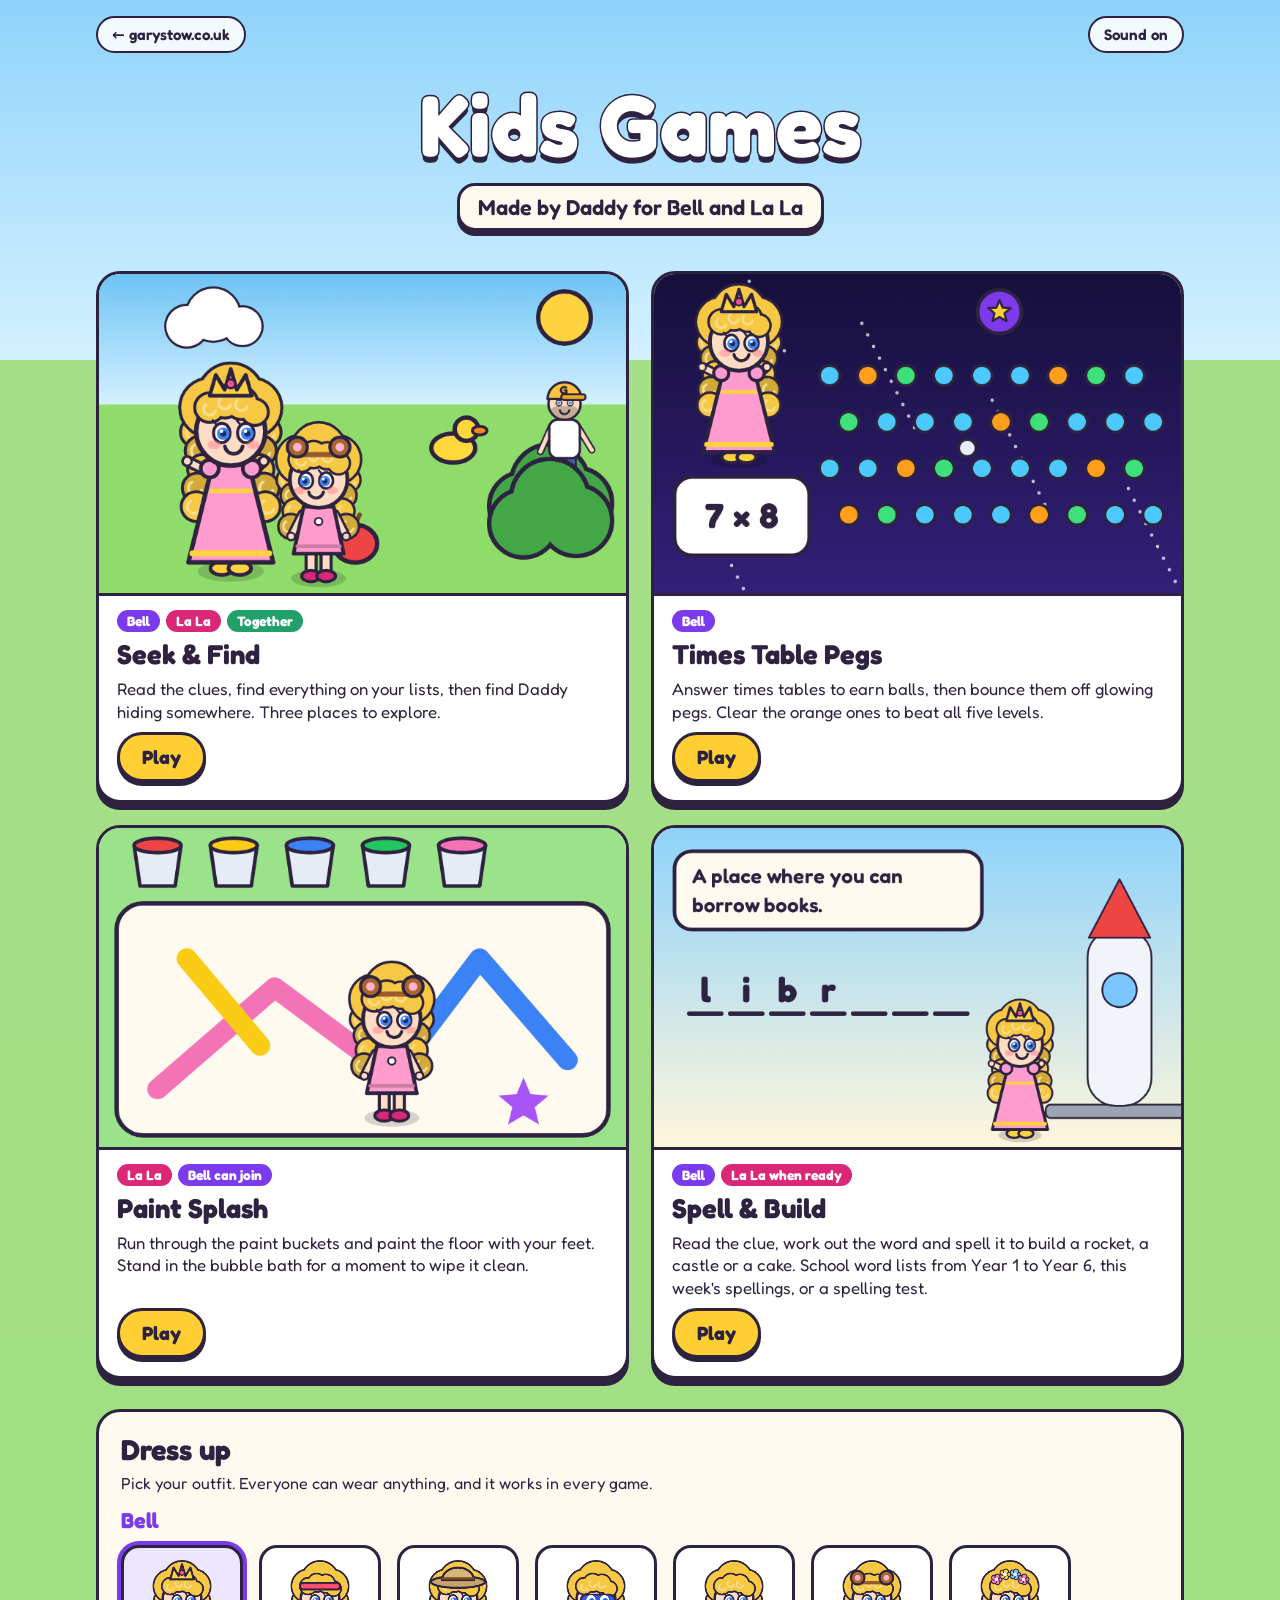
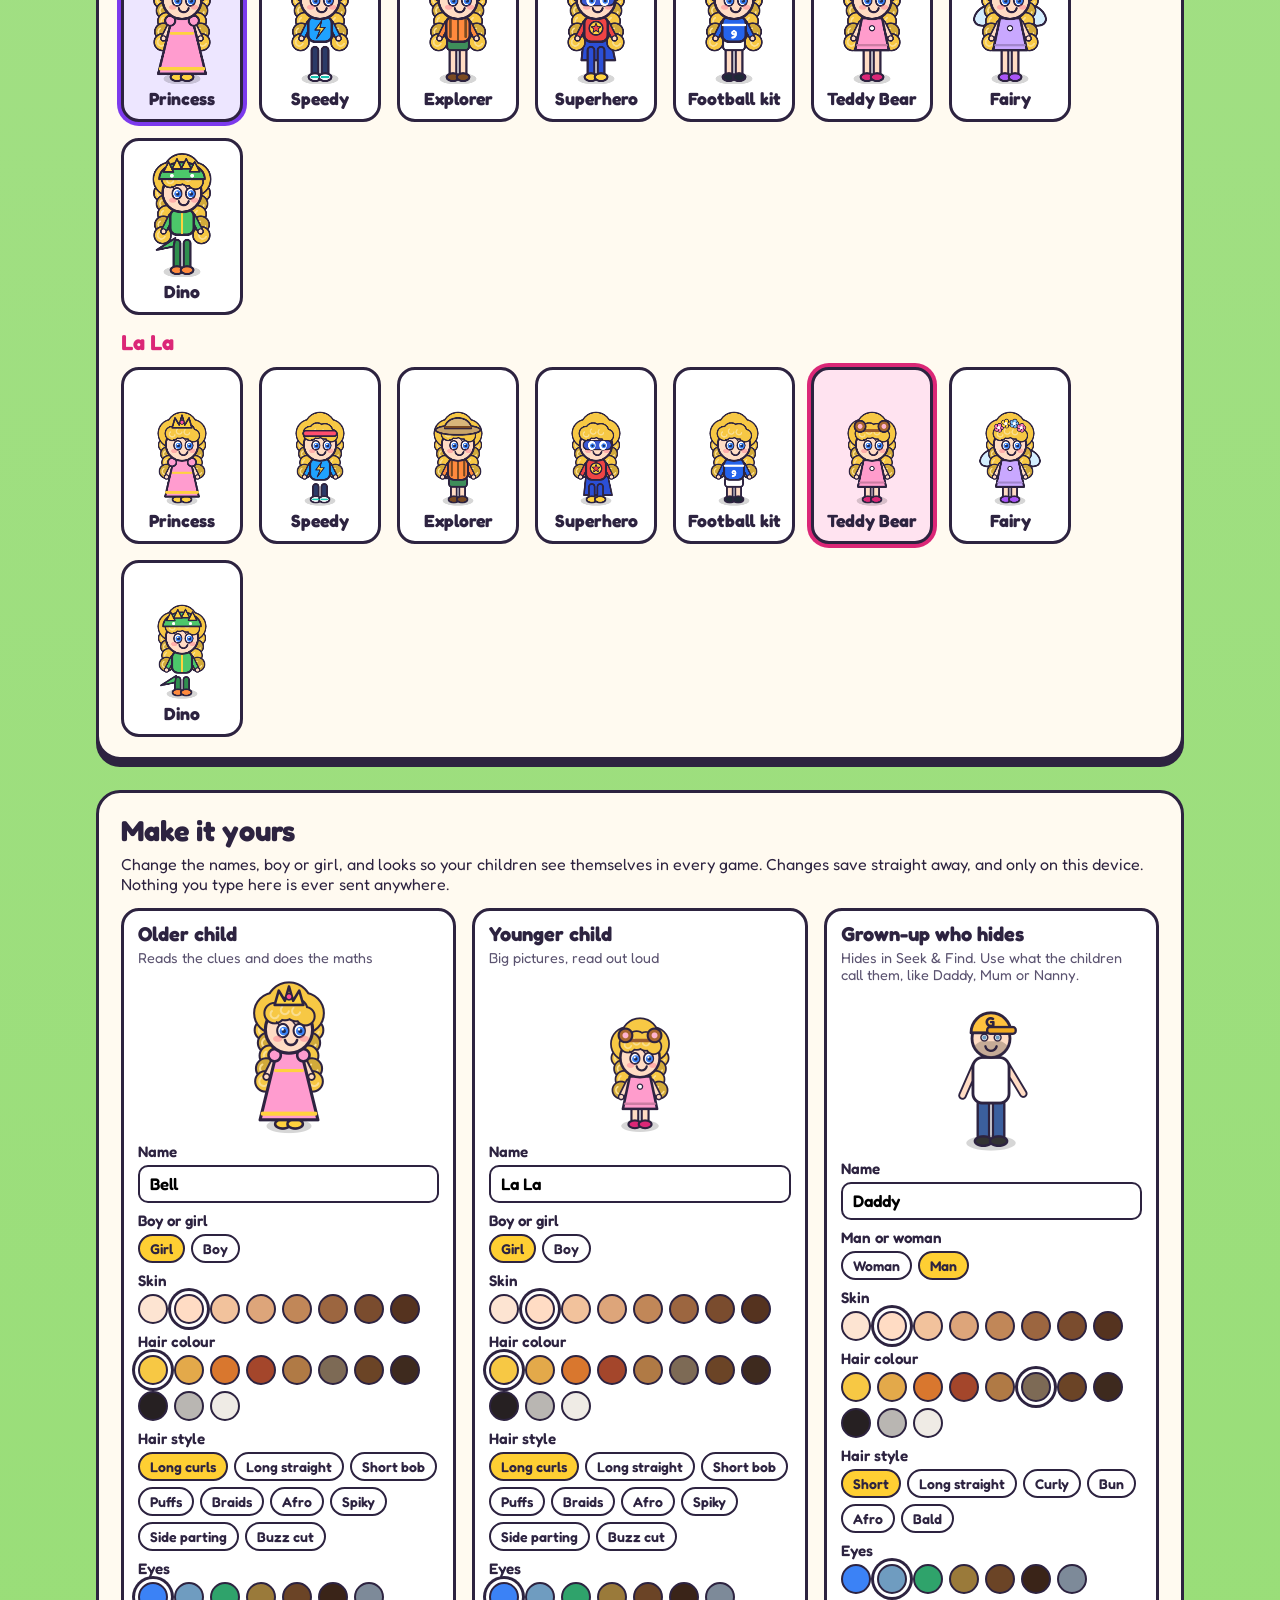
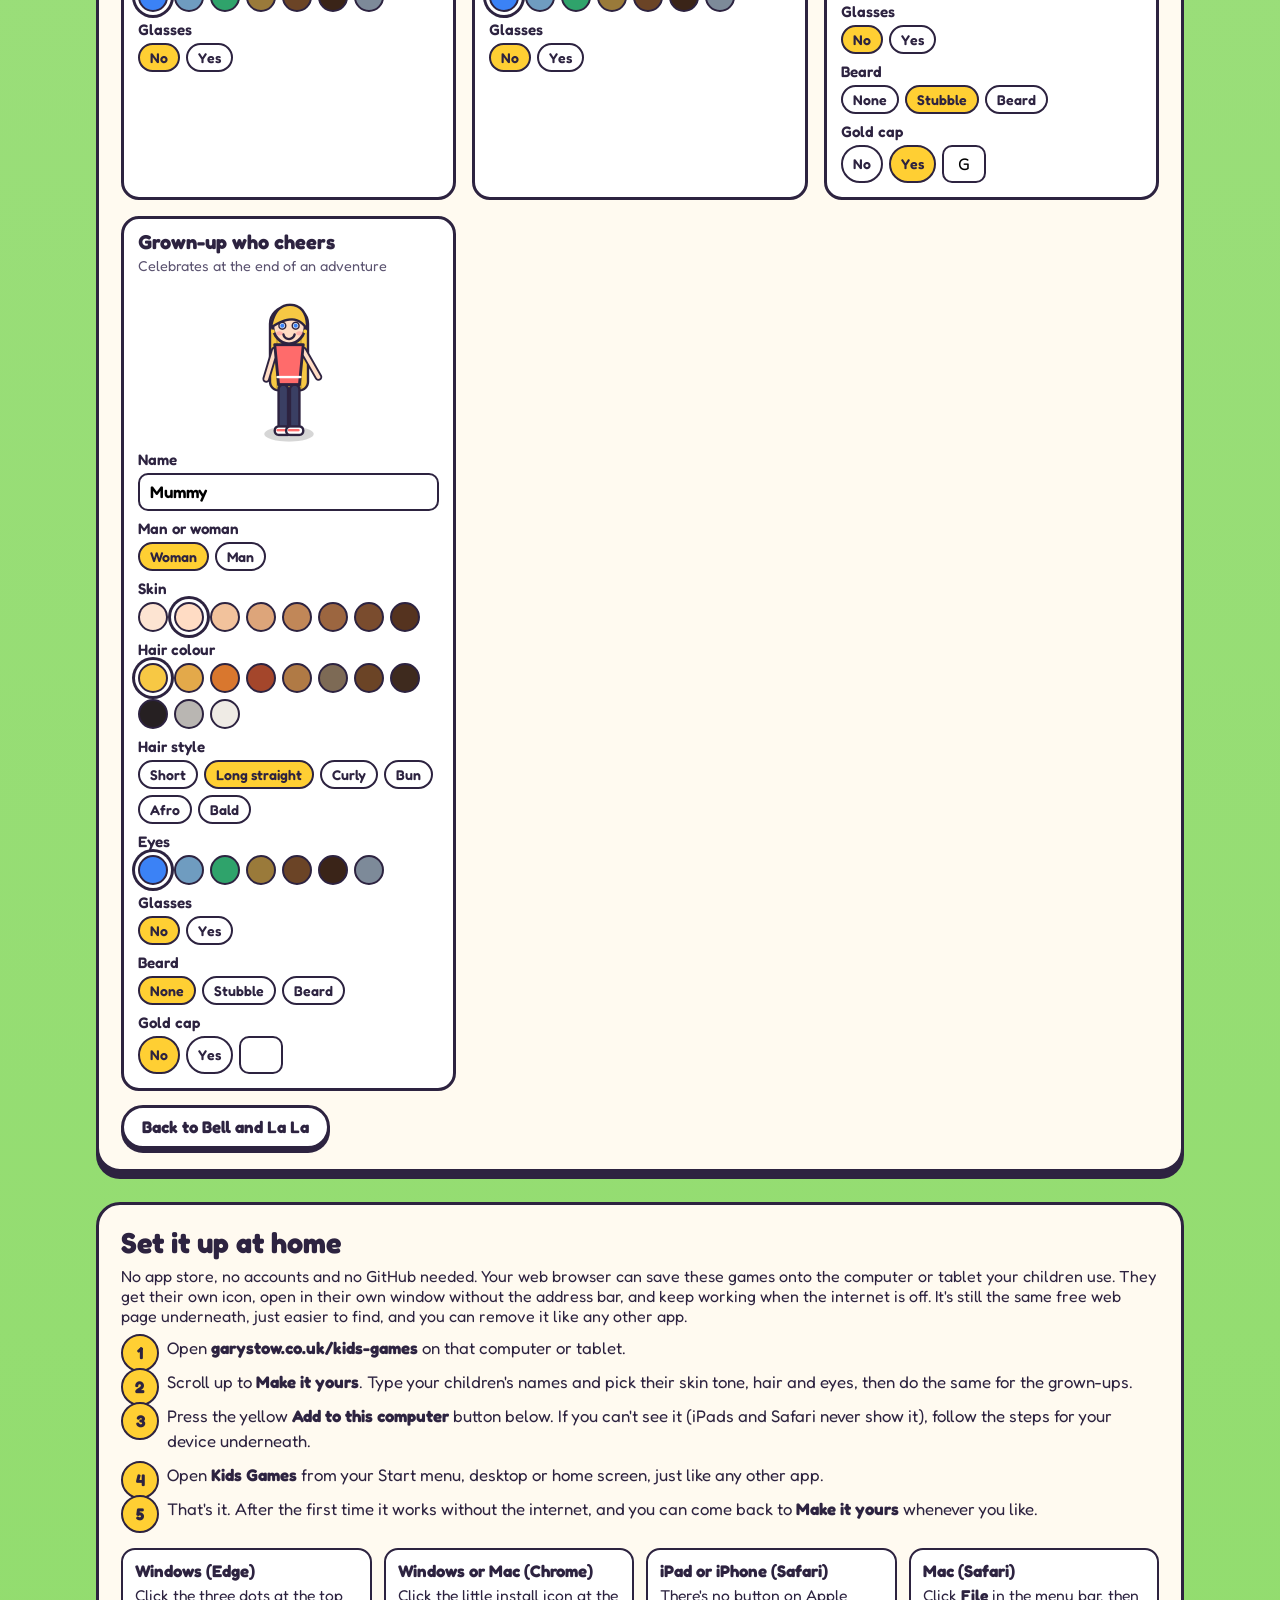
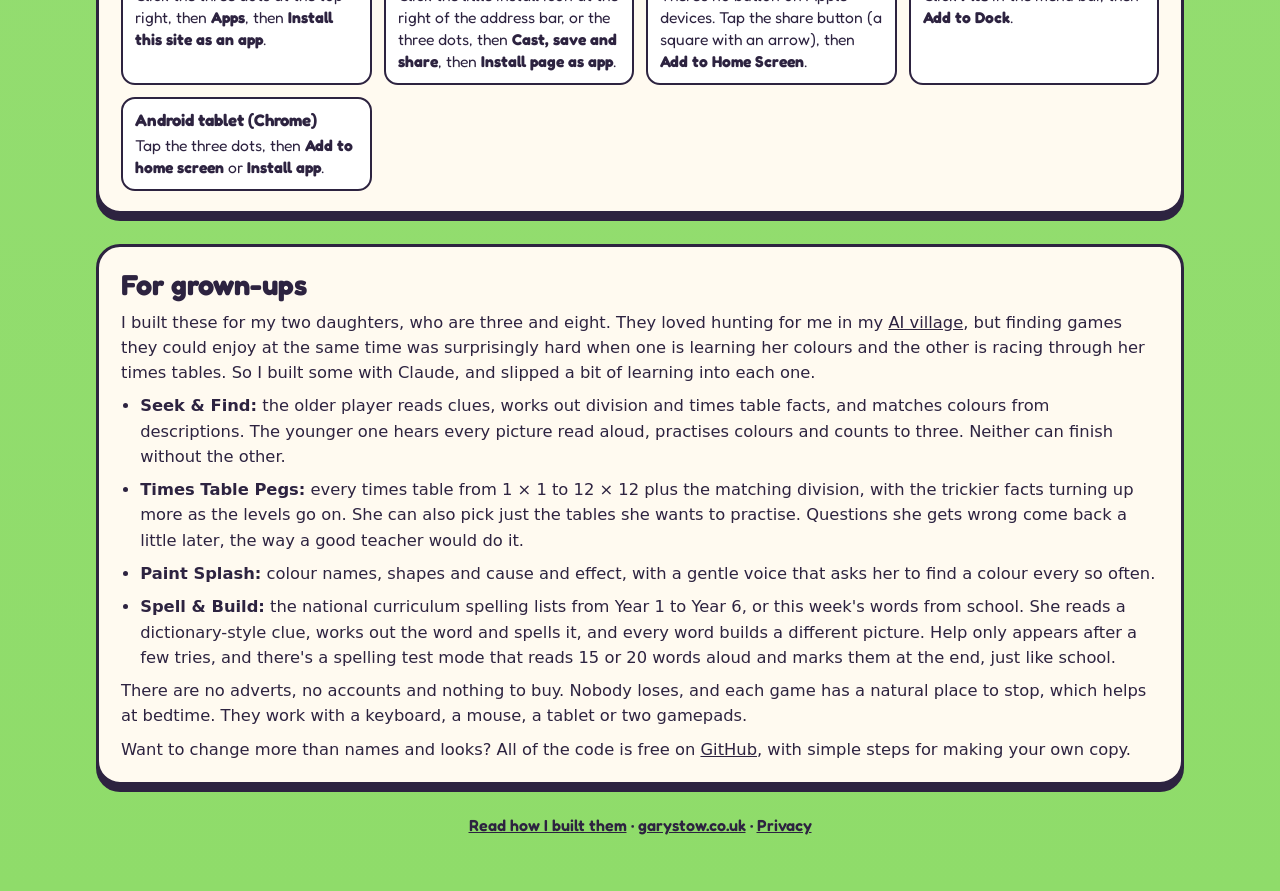
==== commit 5ad9a6e7: "Pegs tablet controls and proper boy haircuts" ====
--- a/index.html
+++ b/index.html
@@ -193,7 +193,7 @@
   <footer><a href="https://garystow.co.uk/work/#play">Read how I built them</a> · <a href="https://garystow.co.uk/">garystow.co.uk</a> · <a href="https://garystow.co.uk/privacy/">Privacy</a></footer>
 </div>
 
-<script src="shared.js?v=20261024b"></script>
+<script src="shared.js?v=20261024c"></script>
 <script>KG.applyNames();</script>
 <script>
 "use strict";
@@ -296,7 +296,7 @@
     card.appendChild(optRow(c.kid ? "Boy or girl" : "Man or woman", Object.keys(bodies).map(k => [k, bodies[k]]), v.body, x => {
       v.body = x;
       // a sensible starting point when switching; everything can still be changed below
-      if (x === "boy" && ["curly", "straight", "braids"].includes(v.style)) v.style = "short";
+      if (x === "boy" && ["curly", "straight", "braids", "short"].includes(v.style)) v.style = "spiky";
       if (x === "woman") v.beard = "none";
       setTimeout(buildFamily, 0);
     }));
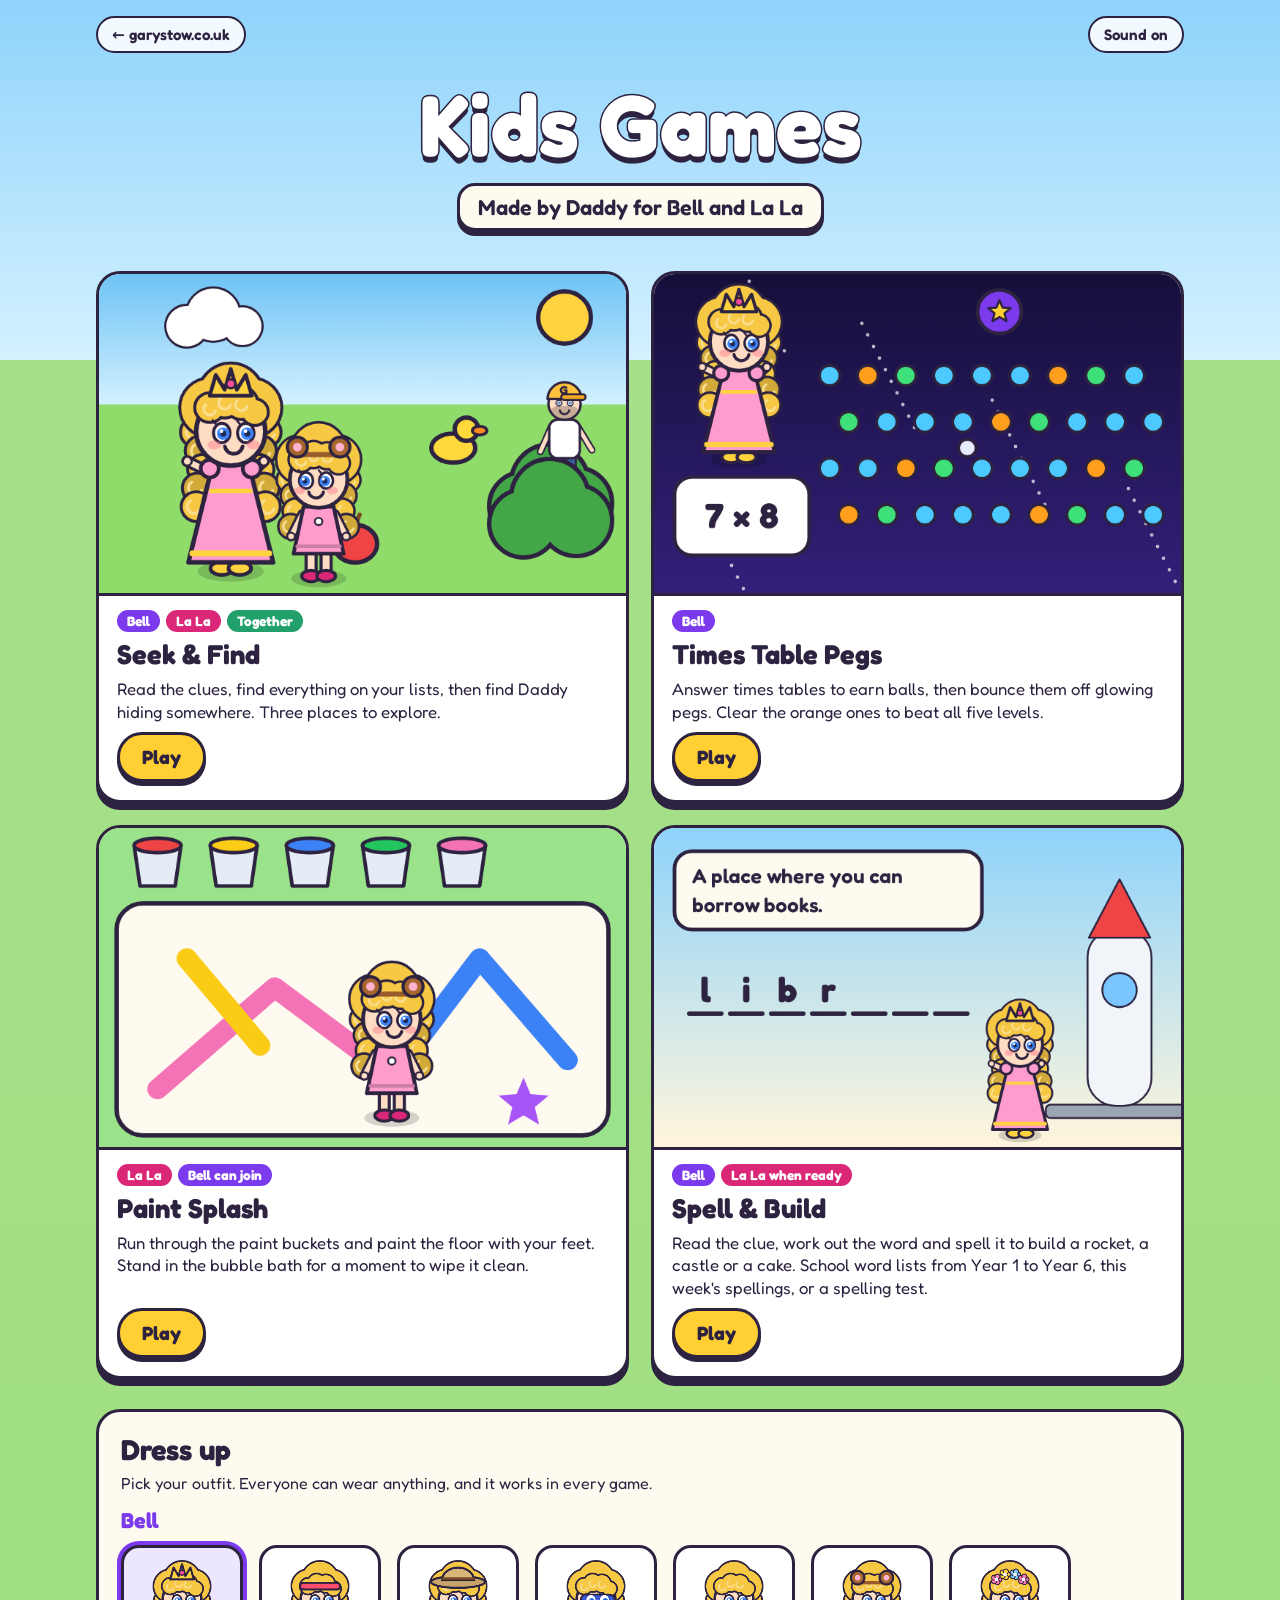
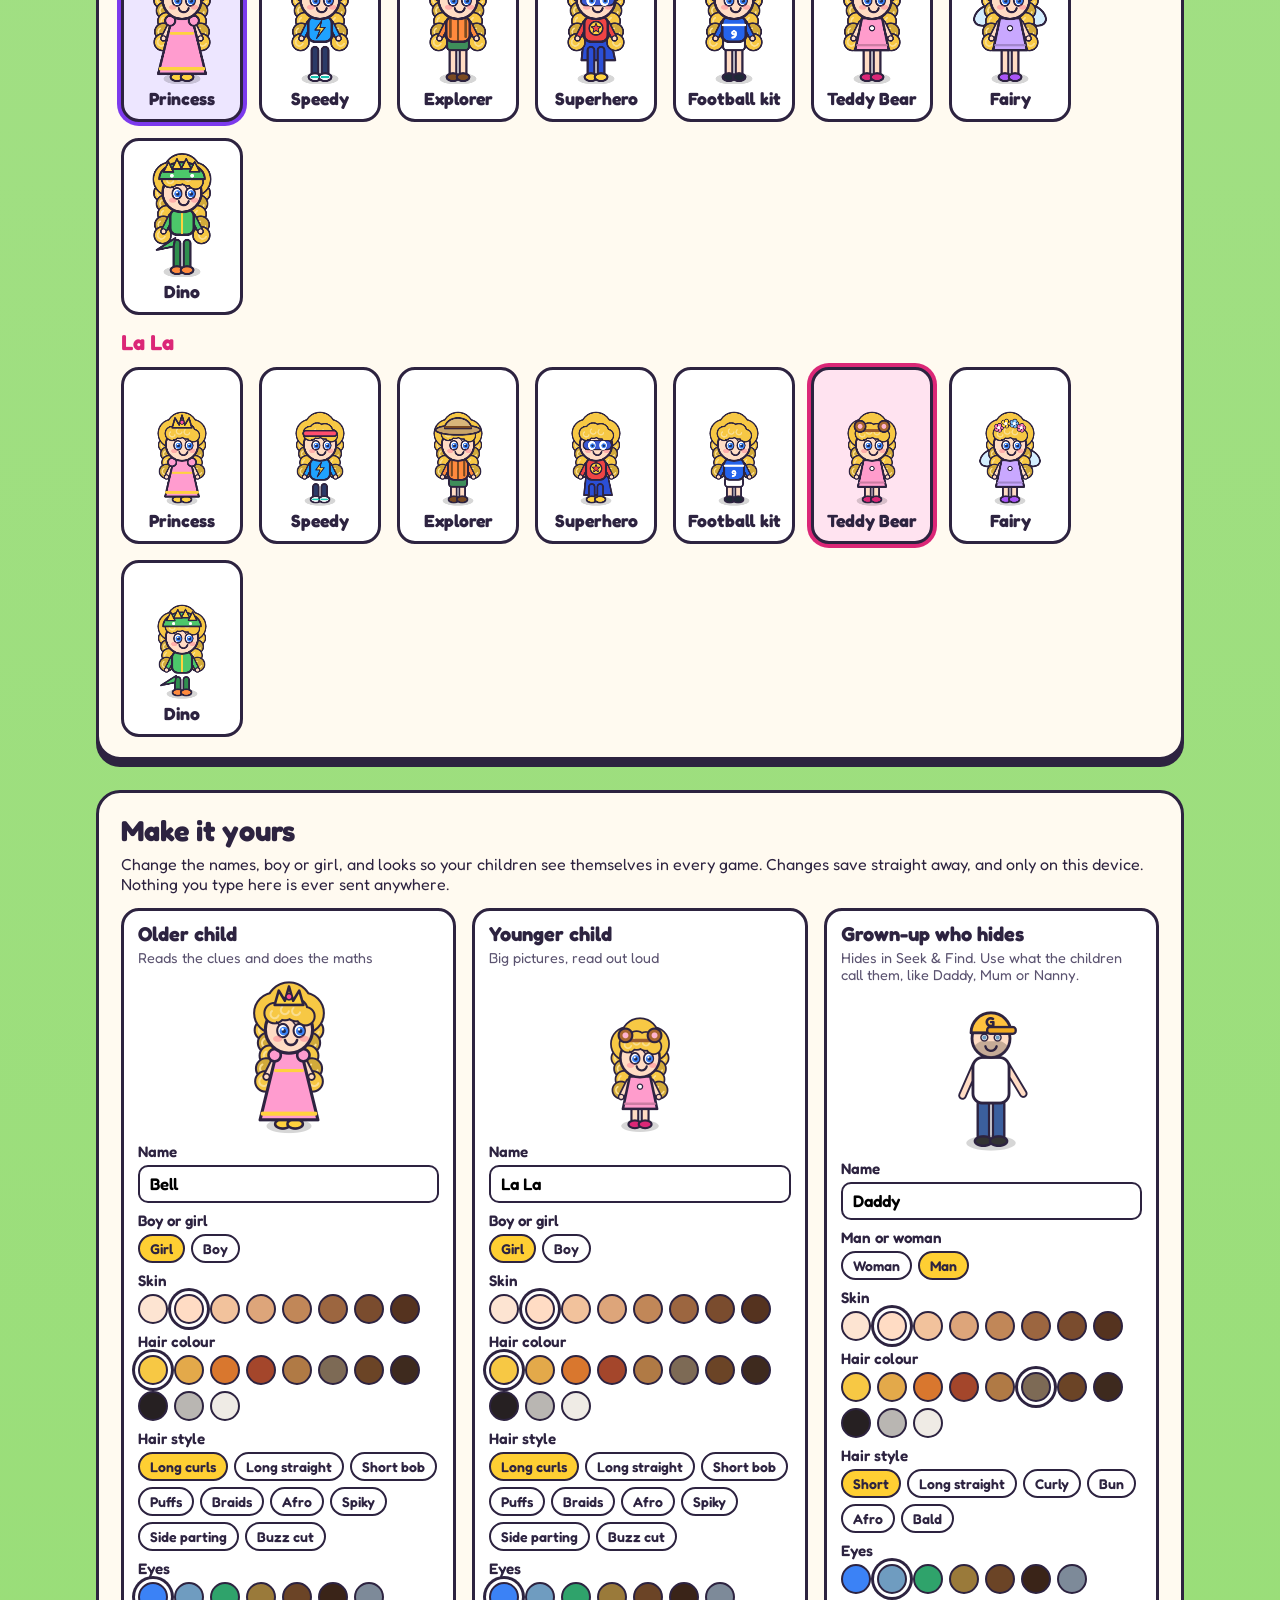
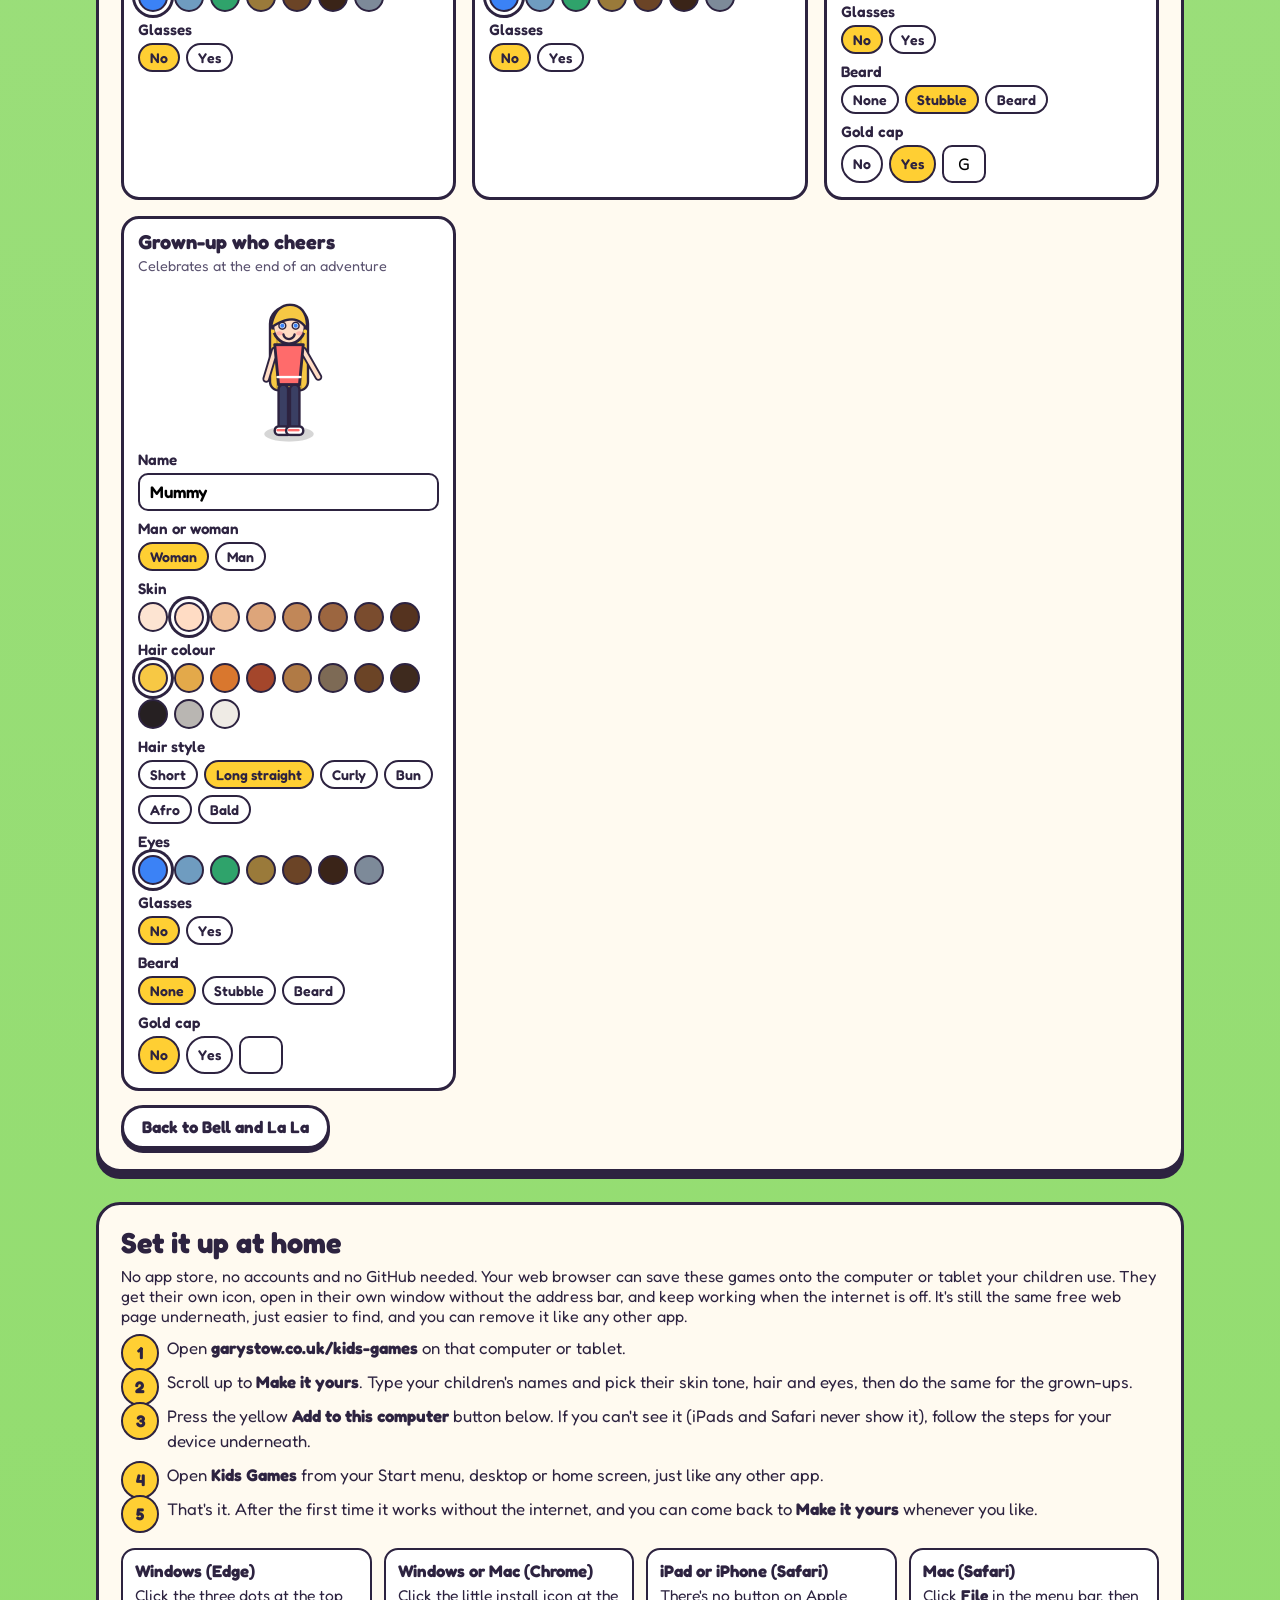
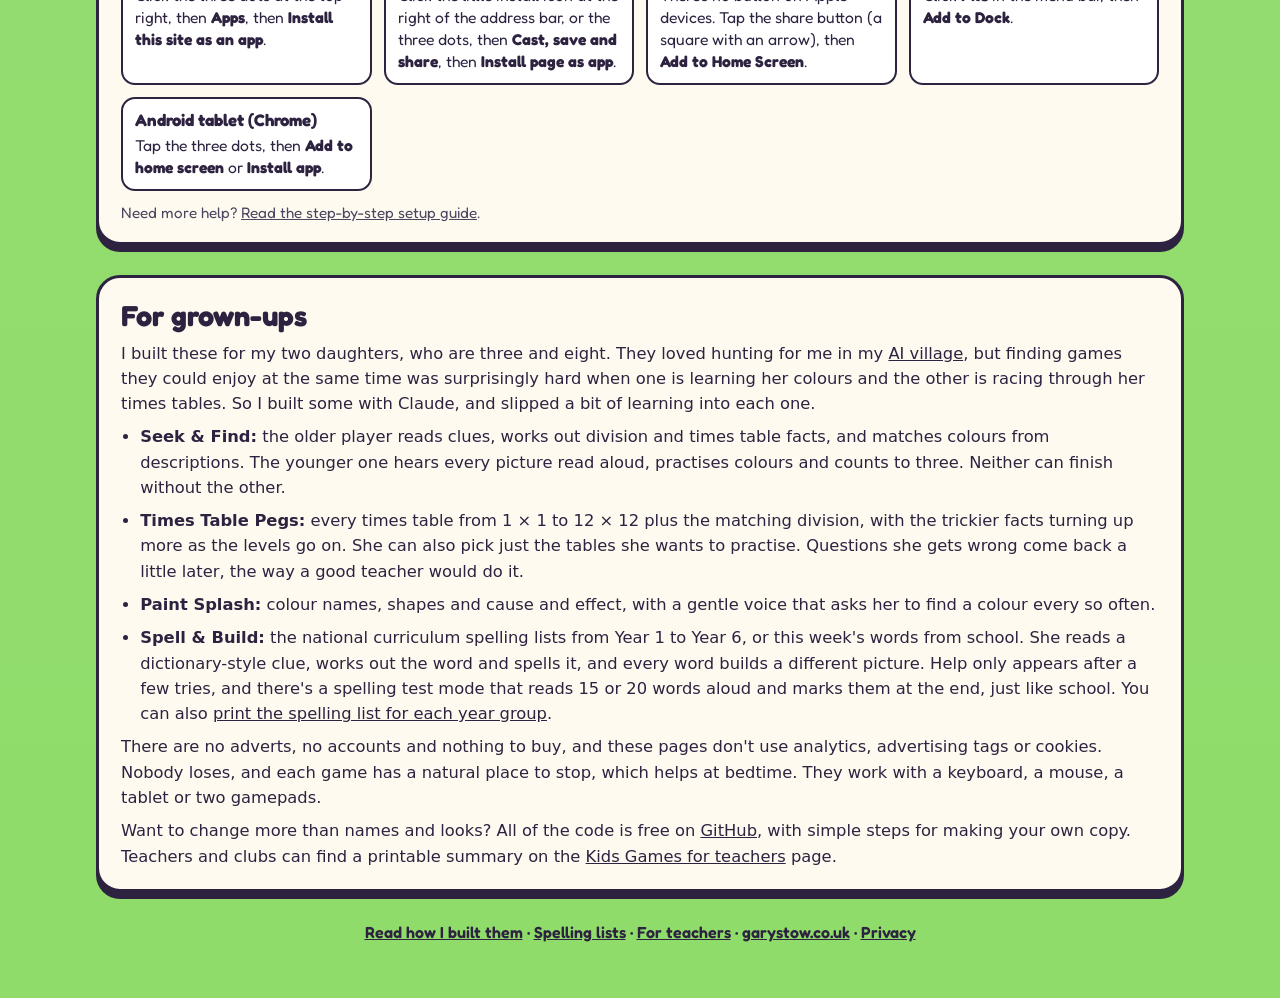
==== commit d24e816c: "README: link the story article and the setup guide" ====
--- a/index.html
+++ b/index.html
@@ -6,18 +6,18 @@
 <link rel="icon" type="image/png" sizes="16x16" href="icon-192.png">
 <link rel="apple-touch-icon" sizes="180x180" href="icon-192.png">
 <meta name="viewport" content="width=device-width, initial-scale=1">
-<title>Kids Games: free games I made for my daughters — Gary Stow</title>
-<meta name="description" content="Free browser games I built with AI for my two daughters, aged three and eight. A co-op seek and find, a times tables peg game, a painting game and a spelling game. Quietly educational, no adverts, nobody loses.">
+<title>Free Learning Games Siblings Can Play Together, No Ads</title>
+<meta name="description" content="Free learning games for kids aged 3 to 11 that siblings can play together: times tables, spelling, colours and counting. No adverts, accounts or tracking.">
 <meta name="robots" content="index, follow">
 <meta property="og:type" content="website">
 <meta property="og:title" content="Kids Games: free games I made for my daughters">
-<meta property="og:description" content="A co-op seek and find, a times tables peg game and a painting game, built with AI for my girls.">
+<meta property="og:description" content="A co-op seek and find, a times tables peg game, a painting game and a spelling game, built with AI for my girls.">
 <meta property="og:image" content="https://garystow.co.uk/assets/play-preview.jpg">
 <meta property="og:image:width" content="1200">
 <meta property="og:image:height" content="630">
 <meta name="twitter:card" content="summary_large_image">
 <script type="application/ld+json">
-{"@context":"https://schema.org","@type":"CollectionPage","name":"Kids Games","url":"https://garystow.co.uk/kids-games/","description":"Free browser games Gary Stow built with AI for his two daughters.","author":{"@type":"Person","name":"Gary Stow","url":"https://garystow.co.uk/"},
+{"@context":"https://schema.org","@type":"CollectionPage","name":"Kids Games","url":"https://garystow.co.uk/kids-games/","description":"Free learning games Gary Stow built with AI for his two daughters, aged three and eight, so siblings of different ages can play together. No adverts, accounts or tracking.","typicalAgeRange":"3-11","isAccessibleForFree":true,"inLanguage":"en-GB","author":{"@type":"Person","name":"Gary Stow","url":"https://garystow.co.uk/"},
 "hasPart":[
 {"@type":"VideoGame","name":"Seek and Find","url":"https://garystow.co.uk/kids-games/seek/","playMode":["CoOp","SinglePlayer"],"gamePlatform":"Web browser","isAccessibleForFree":true},
 {"@type":"VideoGame","name":"Times Table Pegs","url":"https://garystow.co.uk/kids-games/pegs/","playMode":"SinglePlayer","gamePlatform":"Web browser","isAccessibleForFree":true},
@@ -176,6 +176,7 @@
       <div><span class="h">Mac (Safari)</span>Click <b>File</b> in the menu bar, then <b>Add to Dock</b>.</div>
       <div><span class="h">Android tablet (Chrome)</span>Tap the three dots, then <b>Add to home screen</b> or <b>Install app</b>.</div>
     </div>
+    <p class="note" style="margin-top:12px">Need more help? <a href="/guides/how-to-set-up-free-learning-games-for-your-kids/">Read the step-by-step setup guide</a>.</p>
   </section>
 
   <section class="panel grown">
@@ -185,12 +186,12 @@
       <li><b>Seek &amp; Find:</b> the older player reads clues, works out division and times table facts, and matches colours from descriptions. The younger one hears every picture read aloud, practises colours and counts to three. Neither can finish without the other.</li>
       <li><b>Times Table Pegs:</b> every times table from 1 × 1 to 12 × 12 plus the matching division, with the trickier facts turning up more as the levels go on. She can also pick just the tables she wants to practise. Questions she gets wrong come back a little later, the way a good teacher would do it.</li>
       <li><b>Paint Splash:</b> colour names, shapes and cause and effect, with a gentle voice that asks her to find a colour every so often.</li>
-      <li><b>Spell &amp; Build:</b> the national curriculum spelling lists from Year 1 to Year 6, or this week's words from school. She reads a dictionary-style clue, works out the word and spells it, and every word builds a different picture. Help only appears after a few tries, and there's a spelling test mode that reads 15 or 20 words aloud and marks them at the end, just like school.</li>
+      <li><b>Spell &amp; Build:</b> the national curriculum spelling lists from Year 1 to Year 6, or this week's words from school. She reads a dictionary-style clue, works out the word and spells it, and every word builds a different picture. Help only appears after a few tries, and there's a spelling test mode that reads 15 or 20 words aloud and marks them at the end, just like school. You can also <a href="/kids-games/spelling-lists/">print the spelling list for each year group</a>.</li>
     </ul>
-    <p>There are no adverts, no accounts and nothing to buy. Nobody loses, and each game has a natural place to stop, which helps at bedtime. They work with a keyboard, a mouse, a tablet or two gamepads.</p>
-    <p>Want to change more than names and looks? All of the code is free on <a href="https://github.com/GarySto/kids-games" target="_blank" rel="noopener">GitHub</a>, with simple steps for making your own copy.</p>
-  </section>
-  <footer><a href="https://garystow.co.uk/work/#play">Read how I built them</a> · <a href="https://garystow.co.uk/">garystow.co.uk</a> · <a href="https://garystow.co.uk/privacy/">Privacy</a></footer>
+    <p>There are no adverts, no accounts and nothing to buy, and these pages don't use analytics, advertising tags or cookies. Nobody loses, and each game has a natural place to stop, which helps at bedtime. They work with a keyboard, a mouse, a tablet or two gamepads.</p>
+    <p>Want to change more than names and looks? All of the code is free on <a href="https://github.com/GarySto/kids-games" target="_blank" rel="noopener">GitHub</a>, with simple steps for making your own copy. Teachers and clubs can find a printable summary on the <a href="/kids-games/for-teachers/">Kids Games for teachers</a> page.</p>
+  </section>
+  <footer><a href="/articles/why-i-built-free-learning-games-for-my-daughters/">Read how I built them</a> · <a href="/kids-games/spelling-lists/">Spelling lists</a> · <a href="/kids-games/for-teachers/">For teachers</a> · <a href="https://garystow.co.uk/">garystow.co.uk</a> · <a href="https://garystow.co.uk/privacy/">Privacy</a></footer>
 </div>
 
 <script src="shared.js?v=20261024c"></script>
